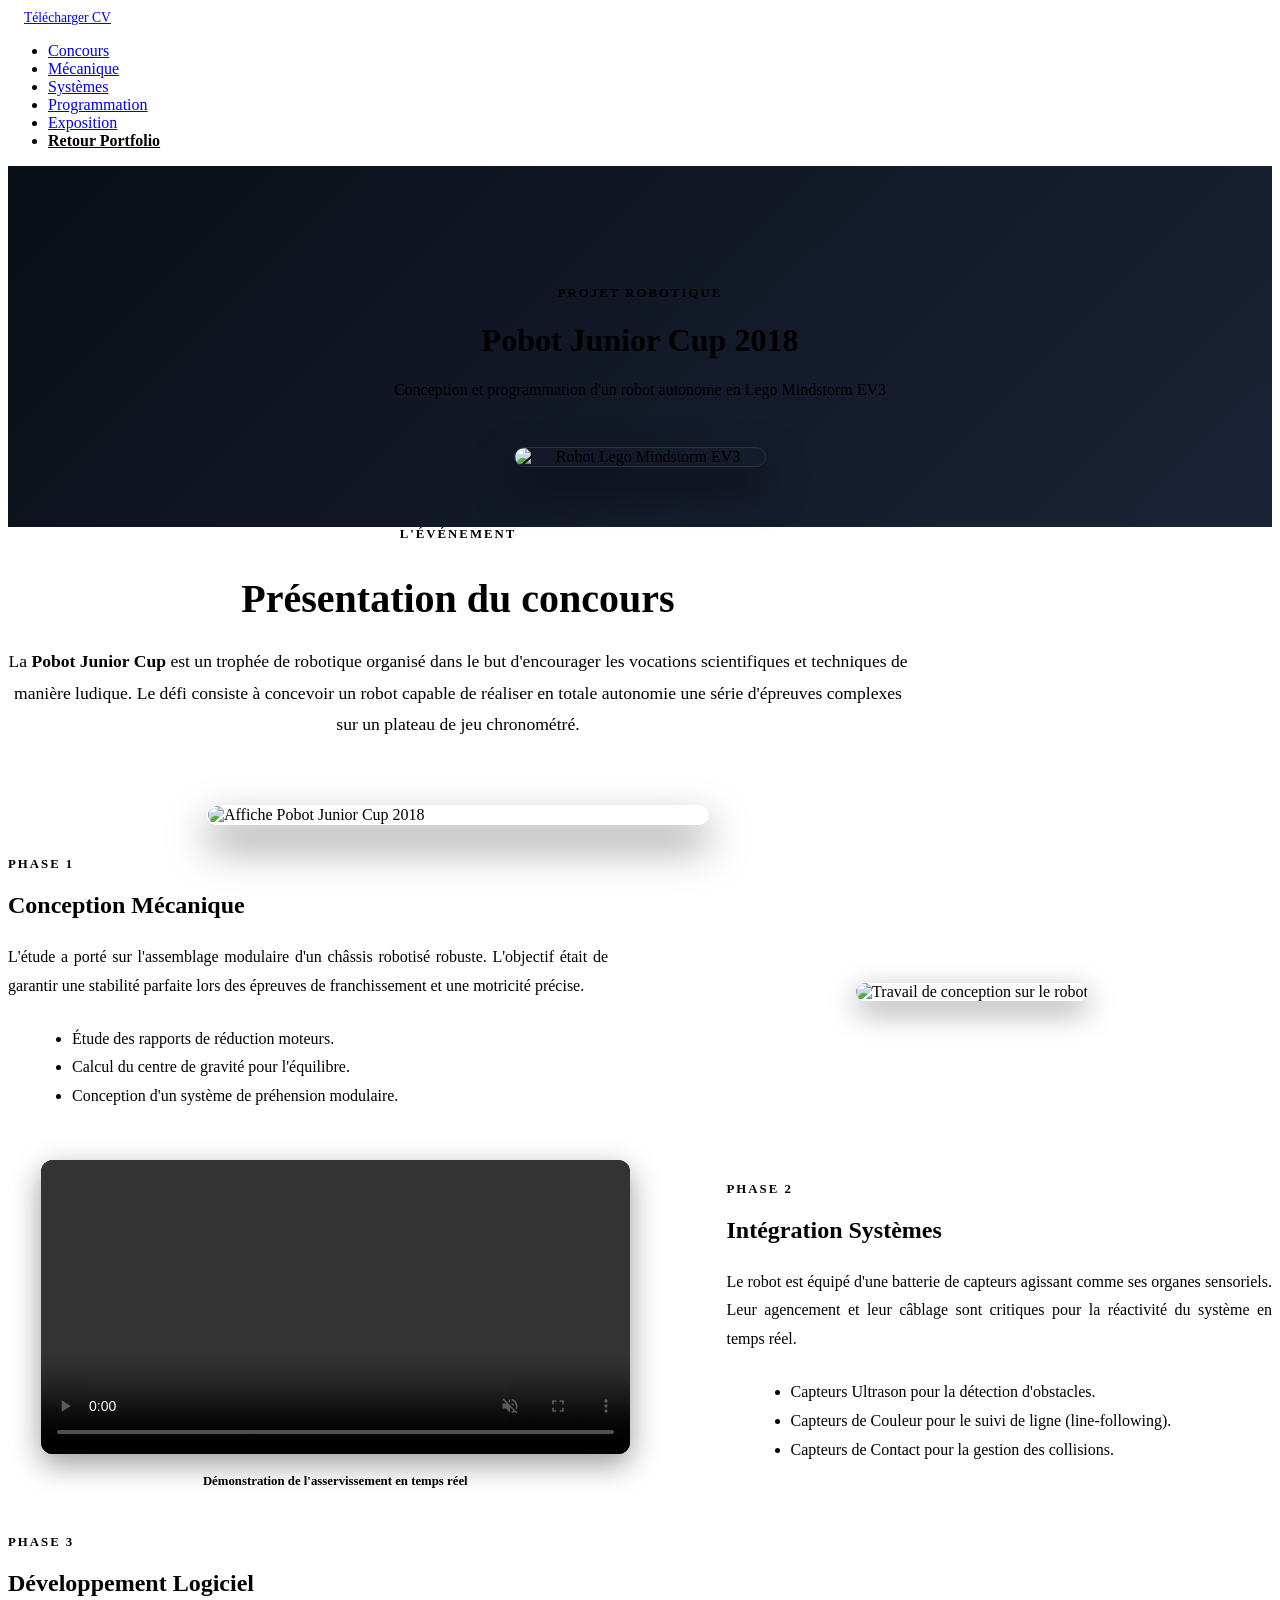
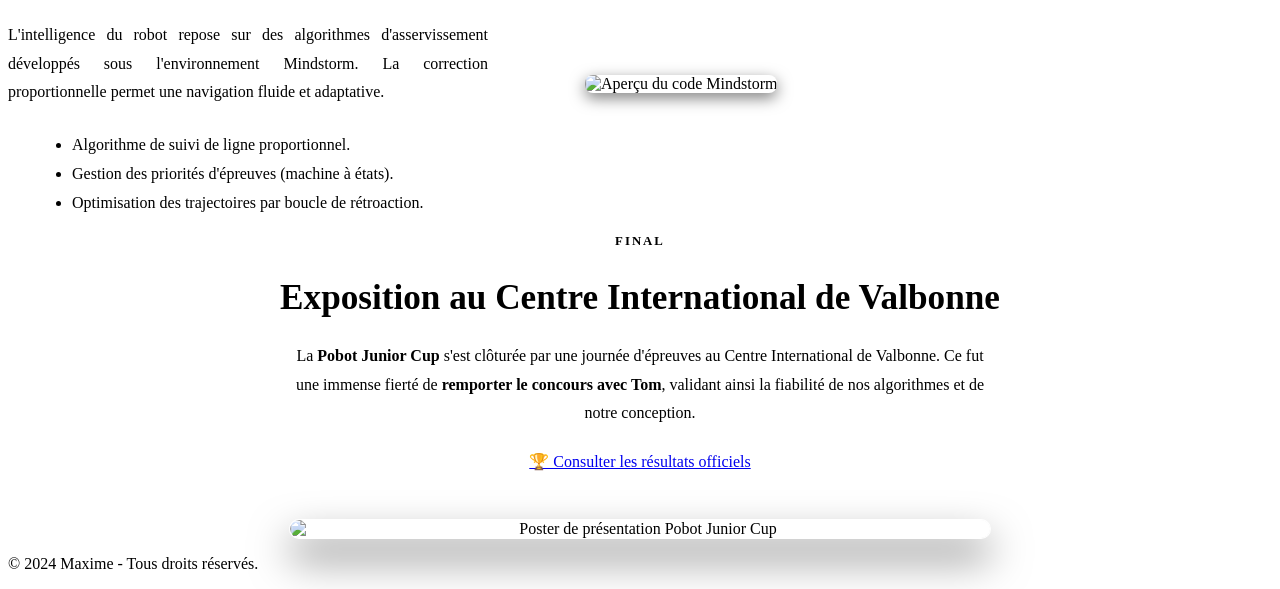
==== pobot-junior-cup.html @ 25a4e236 "Add files via upload" ====
<!DOCTYPE html>
<html lang="fr">

<head>
    <meta charset="UTF-8">
    <meta name="viewport" content="width=device-width, initial-scale=1.0">
    <title>Pobot Junior Cup 2018 - Maxime</title>
    <meta name="description" content="Projet robotique Lego Mindstorm EV3 pour le concours Pobot Junior Cup 2018.">
    <!-- Google Fonts -->
    <link
        href="https://fonts.googleapis.com/css2?family=Inter:wght@300;400;500;600&family=Outfit:wght@400;600;700;800&display=swap"
        rel="stylesheet">
    <!-- CSS -->
    <link rel="stylesheet" href="style.css">
    <style>
        .project-hero {
            padding: 120px 20px 60px;
            background: linear-gradient(135deg, #0a0e17 0%, #1a2336 100%);
            text-align: center;
        }

        .proximars-grid {
            display: grid;
            grid-template-columns: repeat(auto-fit, minmax(300px, 1fr));
            gap: 4rem;
            align-items: center;
        }

        .proximars-card {
            background: rgba(255, 255, 255, 0.03);
            border: 1px solid rgba(255, 255, 255, 0.05);
            border-radius: 16px;
            padding: 2rem;
            transition: var(--transition);
        }

        .proximars-card:hover {
            transform: translateY(-5px);
            background: rgba(255, 255, 255, 0.05);
            border-color: var(--accent-primary);
        }

        .poster-wrapper {
            margin: 2rem auto;
            border-radius: 20px;
            overflow: hidden;
            box-shadow: 0 20px 40px rgba(0, 0, 0, 0.5);
            border: 1px solid rgba(255, 255, 255, 0.1);
        }

        .poster-wrapper img {
            width: 100%;
            display: block;
        }

        .section-tag {
            color: var(--accent-primary);
            font-size: 0.8rem;
            font-weight: 700;
            text-transform: uppercase;
            letter-spacing: 2px;
            margin-bottom: 0.5rem;
            display: block;
        }
    </style>
</head>

<body>
    <!-- Navbar -->
    <nav class="navbar">
        <a href="cv maxime carballes.pdf" target="_blank" class="btn-primary-small"
            style="font-size: 0.85rem; padding: 0.5rem 1rem;">Télécharger CV</a>

        <ul class="nav-links">
            <li><a href="#presentation">Concours</a></li>
            <li><a href="#mecanique">Mécanique</a></li>
            <li><a href="#systemes">Systèmes</a></li>
            <li><a href="#programmation">Programmation</a></li>
            <li><a href="#exposition">Exposition</a></li>
            <li><a href="index.html" style="color: var(--accent-primary); font-weight: 700;">Retour Portfolio</a></li>
        </ul>

        <div class="burger">
            <div class="line1"></div>
            <div class="line2"></div>
            <div class="line3"></div>
        </div>
    </nav>

    <header class="project-hero reveal">
        <div class="container">
            <span class="section-tag">Projet Robotique</span>
            <h1 class="section-title">Pobot Junior Cup 2018</h1>
            <p class="section-subtitle">Conception et programmation d'un robot autonome en Lego Mindstorm EV3</p>

            <div class="poster-wrapper" style="max-width: 250px; margin: 3rem auto 0;">
                <img src="assets/pobot-conception.jpg" alt="Robot Lego Mindstorm EV3">
            </div>
        </div>
    </header>

    <main>
        <!-- 1. Présentation du concours -->
        <section id="presentation" class="section reveal">
            <div class="container" style="max-width: 900px;">
                <div style="text-align: center; margin-bottom: 4rem;">
                    <span class="section-tag">L'Événement</span>
                    <h2 style="font-size: 2.5rem; margin-bottom: 1.5rem;">Présentation du concours</h2>
                    <p style="color: var(--text-muted); line-height: 1.8; font-size: 1.1rem;">
                        La <strong>Pobot Junior Cup</strong> est un trophée de robotique organisé dans le but
                        d'encourager
                        les vocations scientifiques et techniques de manière ludique. Le défi consiste à concevoir un
                        robot
                        capable de réaliser en totale autonomie une série d'épreuves complexes sur un plateau de jeu
                        chronométré.
                    </p>
                </div>

                <div class="poster-wrapper" style="max-width: 500px;">
                    <img src="assets/pobot-junior-cup-2018.jpg" alt="Affiche Pobot Junior Cup 2018">
                </div>
            </div>
        </section>

        <!-- 2. Conception Mécanique -->
        <section id="mecanique" class="section reveal bg-darker">
            <div class="container">
                <div class="proximars-grid">
                    <div>
                        <span class="section-tag">Phase 1</span>
                        <h2 style="margin-bottom: 1.5rem;">Conception Mécanique</h2>
                        <p
                            style="color: var(--text-muted); line-height: 1.8; margin-bottom: 1.5rem; text-align: justify;">
                            L'étude a porté sur l'assemblage modulaire d'un châssis robotisé robuste. L'objectif était
                            de garantir une stabilité parfaite lors des épreuves de franchissement et une motricité
                            précise.
                        </p>
                        <ul style="color: var(--text-muted); margin-left: 1.5rem; line-height: 1.8;">
                            <li>Étude des rapports de réduction moteurs.</li>
                            <li>Calcul du centre de gravité pour l'équilibre.</li>
                            <li>Conception d'un système de préhension modulaire.</li>
                        </ul>
                    </div>
                    <div class="proximars-card" style="text-align: center;">
                        <img src="assets/mindstorms.jpg" alt="Travail de conception sur le robot"
                            style="max-width: 100%; border-radius: 12px; box-shadow: 0 10px 30px rgba(0,0,0,0.4);">
                    </div>
                </div>
            </div>
        </section>

        <!-- 3. Intégration Systèmes -->
        <section id="systemes" class="section reveal">
            <div class="container">
                <div class="proximars-grid" style="grid-template-columns: 1.2fr 1fr;">
                    <div class="proximars-card" style="text-align: center;">
                        <video controls muted preload="metadata" playsinline
                            style="width: 100%; border-radius: 12px; box-shadow: 0 10px 30px rgba(0,0,0,0.4); background: #000;">
                            <source src="assets/pobot.mp4" type="video/mp4">
                            Votre navigateur ne supporte pas la lecture de vidéos.
                        </video>
                        <p style="font-size: 0.8rem; color: var(--accent-primary); margin-top: 1rem; font-weight: 600;">
                            Démonstration de l'asservissement en temps réel
                        </p>
                    </div>
                    <div>
                        <span class="section-tag">Phase 2</span>
                        <h2 style="margin-bottom: 1.5rem;">Intégration Systèmes</h2>
                        <p
                            style="color: var(--text-muted); line-height: 1.8; margin-bottom: 1.5rem; text-align: justify;">
                            Le robot est équipé d'une batterie de capteurs agissant comme ses organes sensoriels. Leur
                            agencement et leur câblage sont critiques pour la réactivité du système en temps réel.
                        </p>
                        <ul style="color: var(--text-muted); margin-left: 1.5rem; line-height: 1.8;">
                            <li>Capteurs Ultrason pour la détection d'obstacles.</li>
                            <li>Capteurs de Couleur pour le suivi de ligne (line-following).</li>
                            <li>Capteurs de Contact pour la gestion des collisions.</li>
                        </ul>
                    </div>
                </div>
            </div>
        </section>

        <!-- 4. Programmation -->
        <section id="programmation" class="section reveal bg-darker">
            <div class="container">
                <div class="proximars-grid" style="grid-template-columns: 1fr 1.5fr;">
                    <div>
                        <span class="section-tag">Phase 3</span>
                        <h2 style="margin-bottom: 1.5rem;">Développement Logiciel</h2>
                        <p
                            style="color: var(--text-muted); line-height: 1.8; margin-bottom: 1.5rem; text-align: justify;">
                            L'intelligence du robot repose sur des algorithmes d'asservissement développés sous
                            l'environnement Mindstorm. La correction proportionnelle permet une navigation fluide et
                            adaptative.
                        </p>
                        <ul style="color: var(--text-muted); margin-left: 1.5rem; line-height: 1.8;">
                            <li>Algorithme de suivi de ligne proportionnel.</li>
                            <li>Gestion des priorités d'épreuves (machine à états).</li>
                            <li>Optimisation des trajectoires par boucle de rétroaction.</li>
                        </ul>
                    </div>
                    <div class="proximars-card">
                        <img src="assets/mindstorm-code-v2.jpg" alt="Aperçu du code Mindstorm"
                            style="width: 100%; border-radius: 8px; box-shadow: 0 5px 15px rgba(0,0,0,0.5);">
                    </div>
                </div>
            </div>
        </section>

        <!-- 5. Exposition Finale -->
        <section id="exposition" class="section reveal" style="text-align: center;">
            <div class="container">
                <span class="section-tag">Final</span>
                <h2 style="font-size: 2.2rem; margin-bottom: 1.5rem;">Exposition au Centre International de Valbonne
                </h2>
                <p style="color: var(--text-muted); max-width: 700px; margin: 0 auto 1.5rem; line-height: 1.8;">
                    La <strong>Pobot Junior Cup</strong> s'est clôturée par une journée d'épreuves au Centre
                    International de Valbonne. Ce fut une immense fierté de <strong>remporter le concours avec
                        Tom</strong>, validant ainsi la fiabilité de nos algorithmes et de notre conception.
                </p>
                <div style="margin-bottom: 3rem;">
                    <a href="https://pobot.org/Les-resultats-1359.html" target="_blank" class="btn-primary-small"
                        style="display: inline-flex; align-items: center; gap: 0.5rem;">
                        🏆 Consulter les résultats officiels
                    </a>
                </div>
                <div class="poster-wrapper" style="max-width: 700px; margin: 0 auto;">
                    <img src="assets/poster-pobot.jpg" alt="Poster de présentation Pobot Junior Cup"
                        style="border-radius: 12px; box-shadow: 0 10px 30px rgba(0,0,0,0.3);">
                </div>
            </div>
        </section>
    </main>

    <footer>
        <p>© 2024 Maxime - Tous droits réservés.</p>
    </footer>

    <script src="script.js"></script>
    <script>
        // Reveal animation on scroll
        const observerOptions = {
            threshold: 0.1
        };

        const observer = new IntersectionObserver((entries) => {
            entries.forEach(entry => {
                if (entry.isIntersecting) {
                    entry.target.classList.add('active');
                }
            });
        }, observerOptions);

        document.querySelectorAll('.reveal').forEach(el => observer.observe(el));

        // Burger Menu logic
        const burger = document.querySelector('.burger');
        const nav = document.querySelector('.nav-links');

        if (burger) {
            burger.addEventListener('click', () => {
                nav.classList.toggle('nav-active');
                burger.classList.toggle('toggle');
            });
        }
    </script>
</body>

</html>
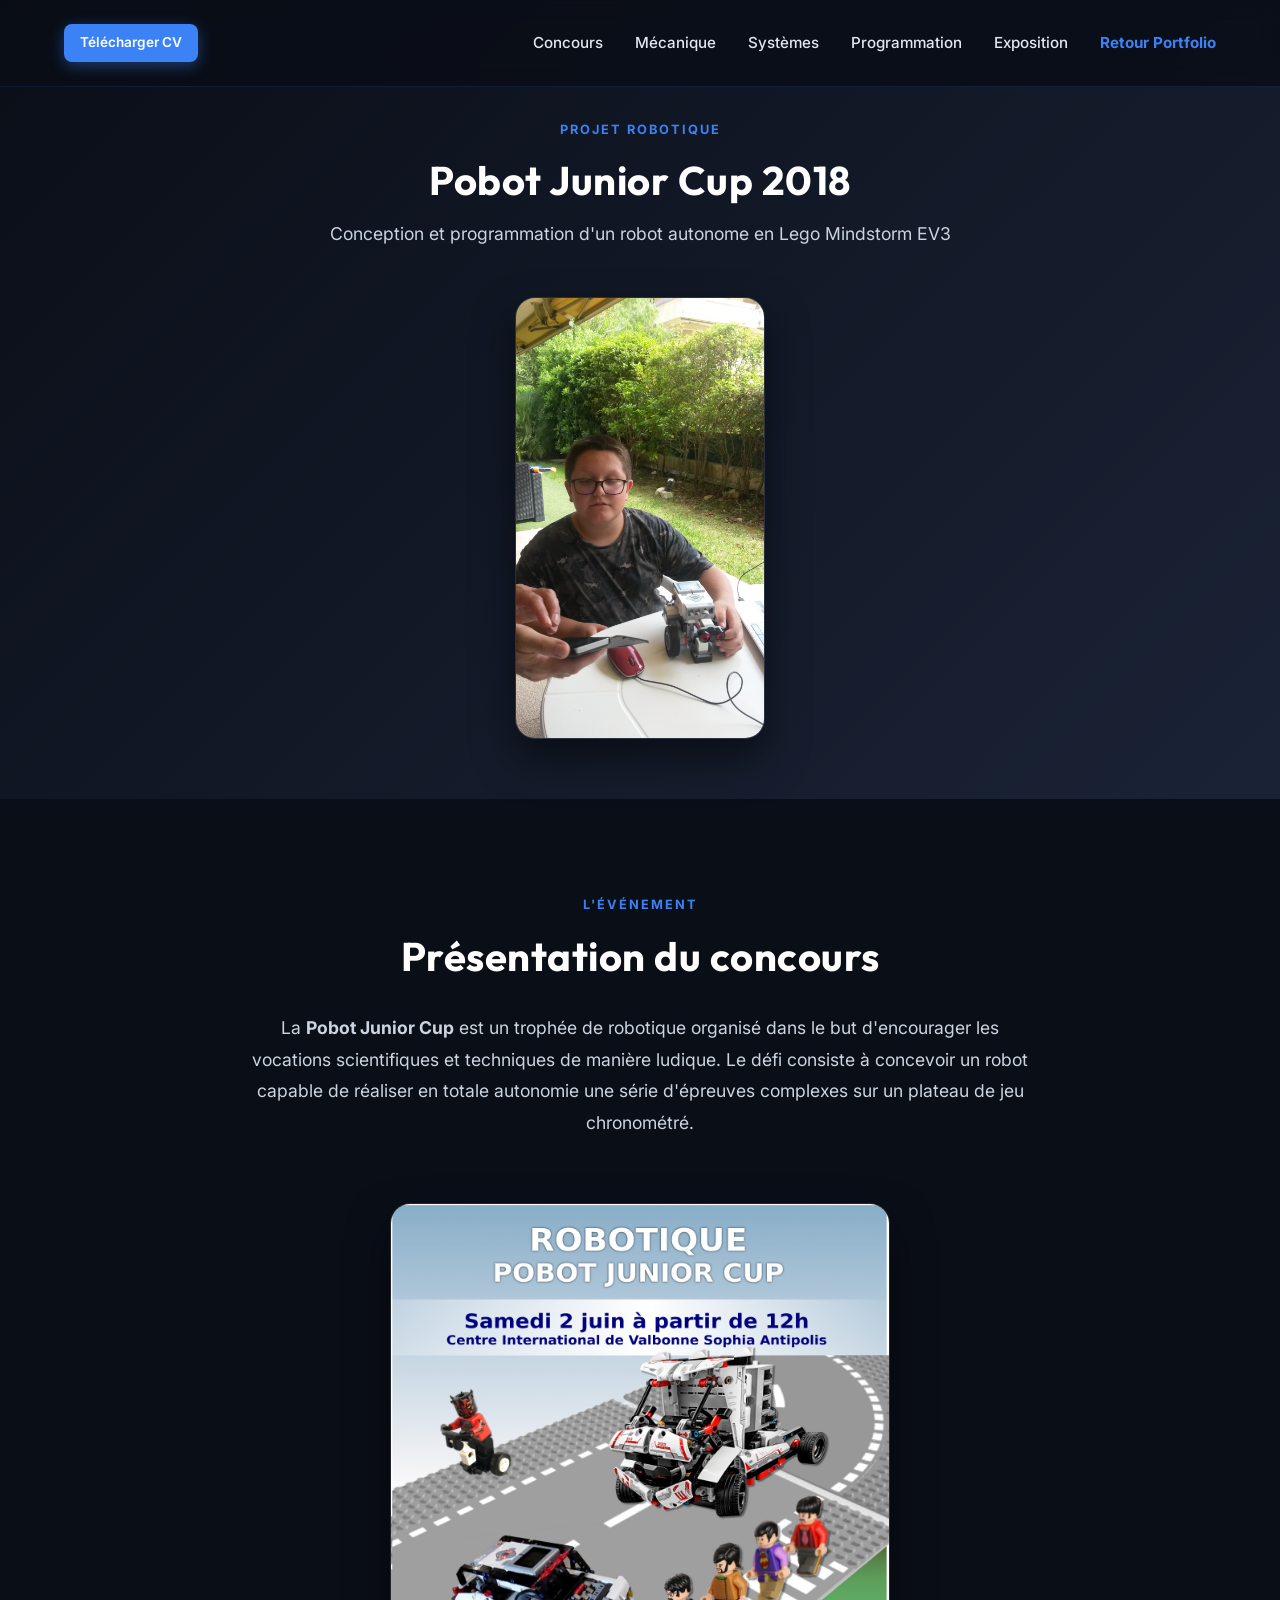
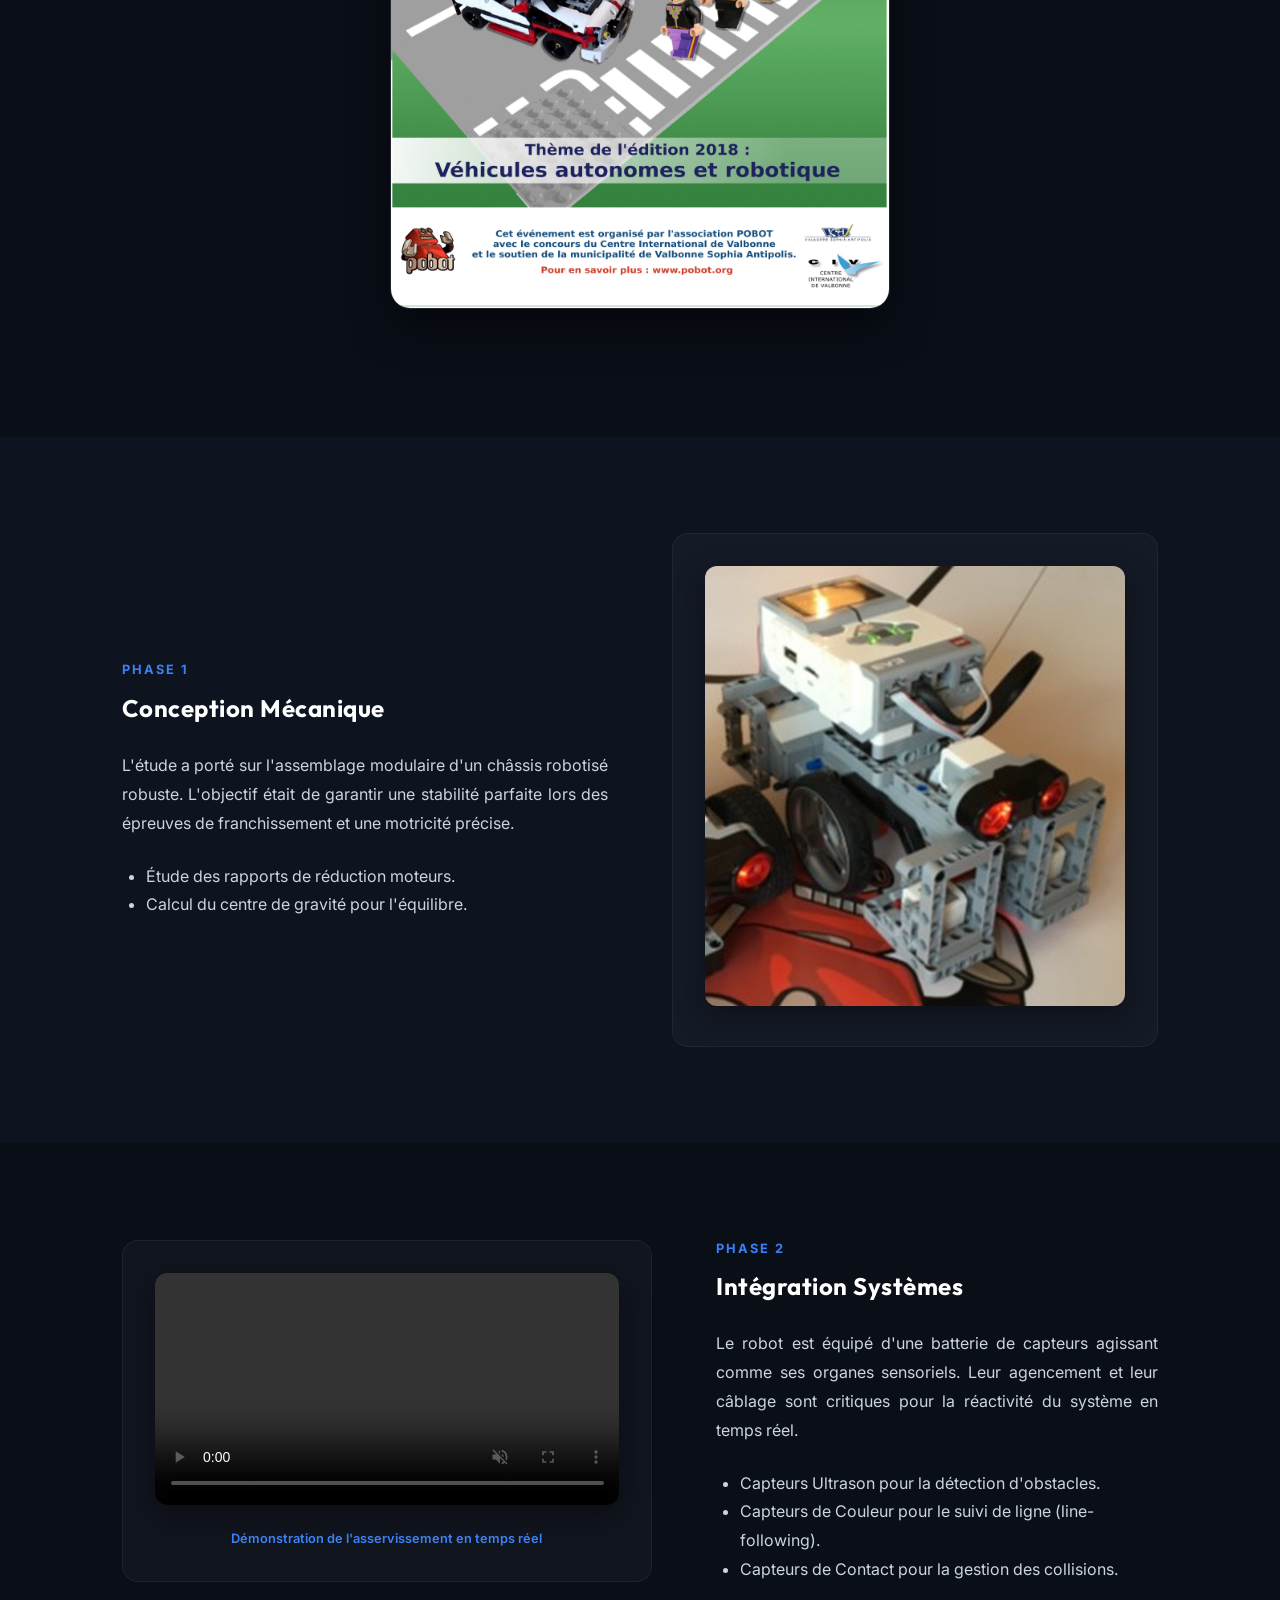
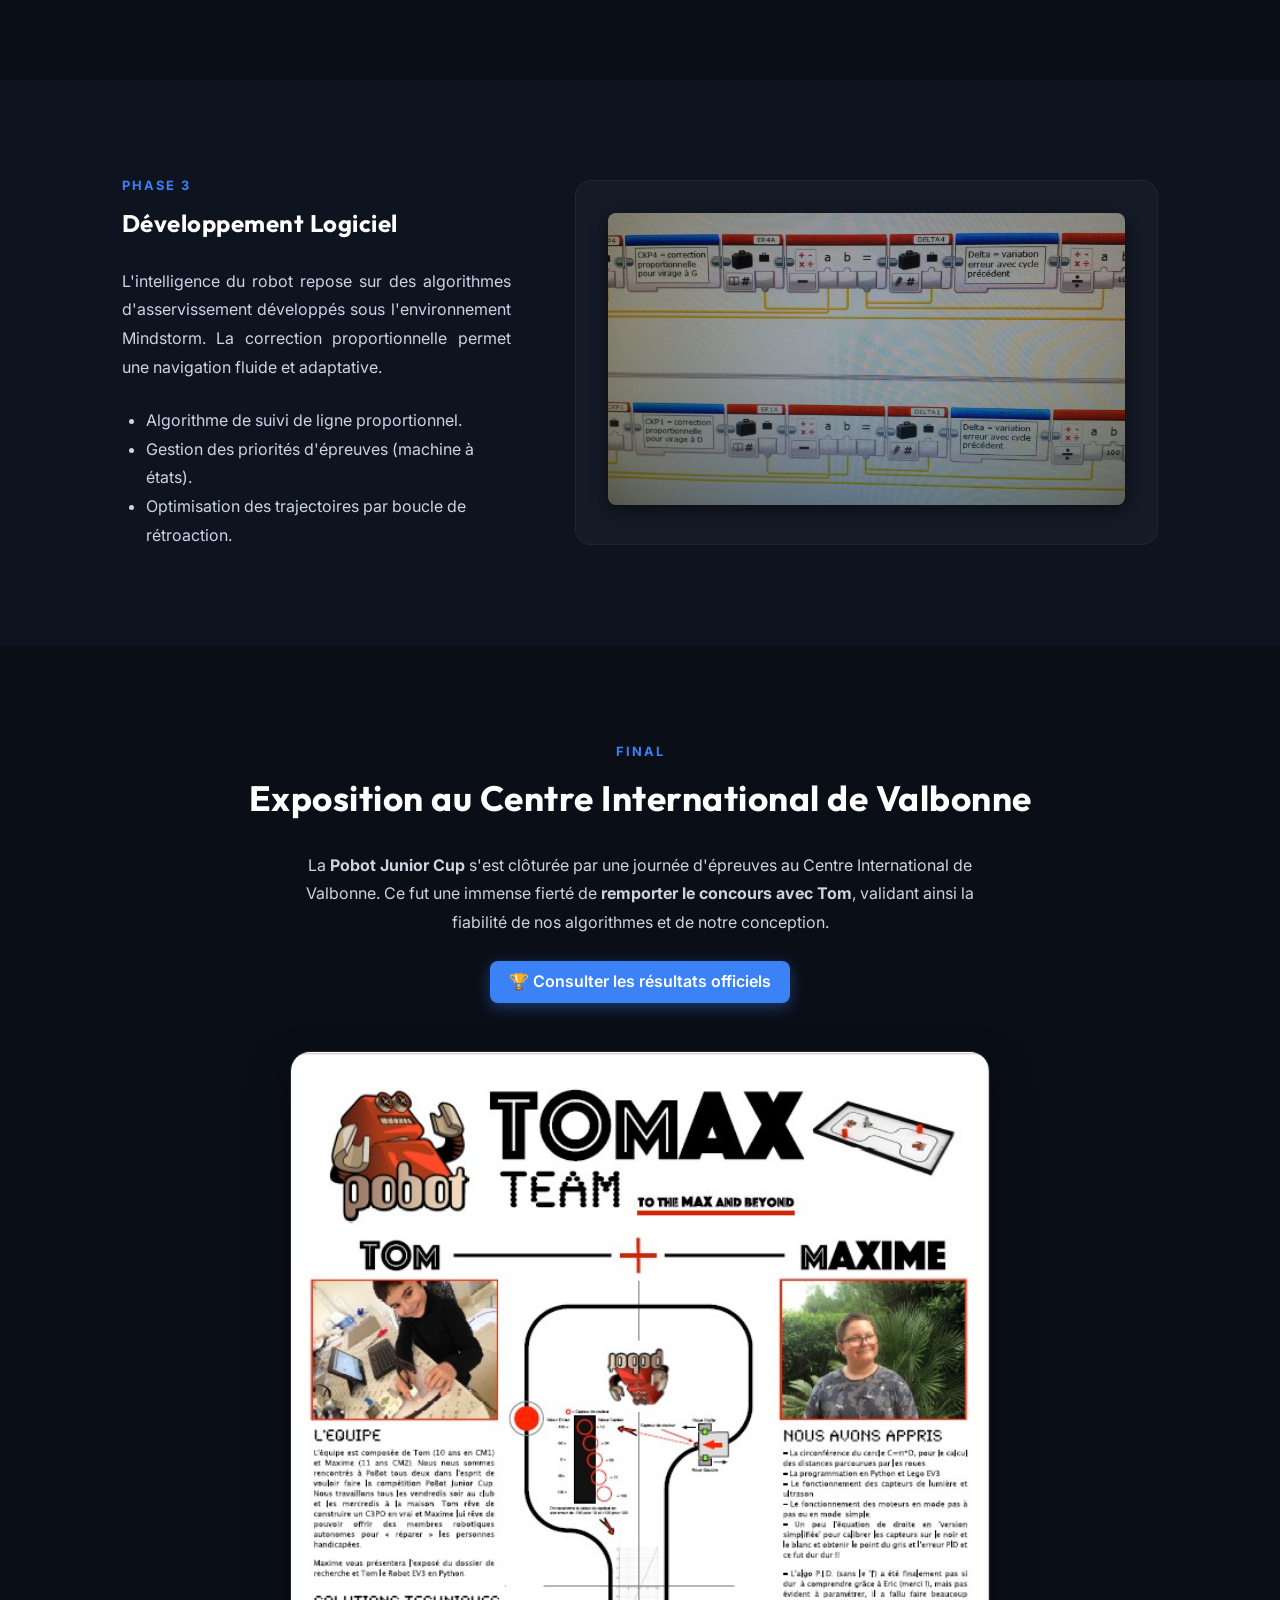
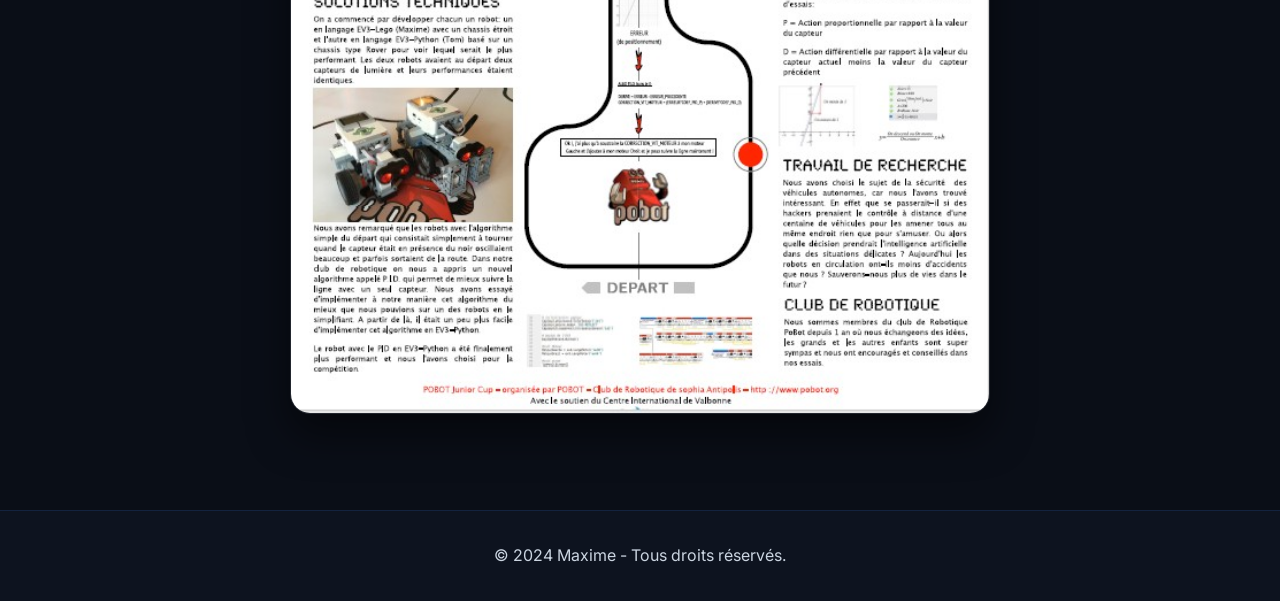
==== commit 36fb7d8d: "Add files via upload" ====
--- a/pobot-junior-cup.html
+++ b/pobot-junior-cup.html
@@ -138,7 +138,7 @@
                         <ul style="color: var(--text-muted); margin-left: 1.5rem; line-height: 1.8;">
                             <li>Étude des rapports de réduction moteurs.</li>
                             <li>Calcul du centre de gravité pour l'équilibre.</li>
-                            <li>Conception d'un système de préhension modulaire.</li>
+
                         </ul>
                     </div>
                     <div class="proximars-card" style="text-align: center;">
--- a/style.css
+++ b/style.css
@@ -0,0 +1,682 @@
+:root {
+    --bg-main: #0a0e17;
+    --bg-secondary: #0d131f;
+    --bg-card: rgba(18, 25, 41, 0.6);
+    --text-main: #e2e8f0;
+    --text-muted: #94a3b8;
+    --accent-primary: #3b82f6;
+    --accent-glow: rgba(59, 130, 246, 0.4);
+    --accent-secondary: #60a5fa;
+    --border-color: rgba(59, 130, 246, 0.15);
+    
+    --font-heading: 'Outfit', sans-serif;
+    --font-body: 'Inter', sans-serif;
+    
+    --transition: all 0.3s ease;
+}
+
+* {
+    margin: 0;
+    padding: 0;
+    box-sizing: border-box;
+}
+
+html {
+    scroll-behavior: smooth;
+}
+
+.container {
+    max-width: 1200px;
+    margin: 0 auto;
+    padding: 0 5%;
+}
+
+body {
+    background-color: var(--bg-main);
+    color: var(--text-main);
+    font-family: var(--font-body);
+    line-height: 1.6;
+    overflow-x: hidden;
+}
+
+/* Typography */
+h1, h2, h3, h4 {
+    font-family: var(--font-heading);
+    color: #ffffff;
+}
+
+.highlight {
+    color: var(--accent-primary);
+    text-shadow: 0 0 10px var(--accent-glow);
+}
+
+a {
+    text-decoration: none;
+    color: inherit;
+    transition: var(--transition);
+}
+
+/* Navbar */
+.navbar {
+    position: fixed;
+    top: 0;
+    left: 0;
+    width: 100%;
+    padding: 1.5rem 5%;
+    display: flex;
+    justify-content: space-between;
+    align-items: center;
+    background: rgba(10, 14, 23, 0.85);
+    backdrop-filter: blur(10px);
+    -webkit-backdrop-filter: blur(10px);
+    border-bottom: 1px solid var(--border-color);
+    z-index: 1000;
+}
+
+.logo {
+    font-family: var(--font-heading);
+    font-size: 1.8rem;
+    font-weight: 800;
+    color: #fff;
+    letter-spacing: 1px;
+}
+
+.nav-links {
+    list-style: none;
+    display: flex;
+    align-items: center;
+    gap: 2rem;
+}
+
+.nav-links li a {
+    font-size: 0.95rem;
+    font-weight: 500;
+}
+
+.nav-links li a:hover {
+    color: var(--accent-primary);
+}
+
+.burger {
+    display: none;
+    cursor: pointer;
+}
+
+.burger div {
+    width: 25px;
+    height: 3px;
+    background-color: #fff;
+    margin: 5px;
+    transition: var(--transition);
+}
+
+/* Buttons */
+.btn-primary, .btn-primary-small {
+    display: inline-block;
+    background: var(--accent-primary);
+    color: #fff !important;
+    padding: 0.8rem 1.8rem;
+    border-radius: 8px;
+    font-weight: 600;
+    box-shadow: 0 4px 15px var(--accent-glow);
+    border: none;
+    cursor: pointer;
+    font-family: var(--font-body);
+    font-size: 1rem;
+}
+
+.btn-primary-small {
+    padding: 0.5rem 1.2rem;
+}
+
+.btn-primary:hover, .btn-primary-small:hover {
+    background: var(--accent-secondary);
+    transform: translateY(-2px);
+    box-shadow: 0 6px 20px rgba(96, 165, 250, 0.5);
+}
+
+.btn-secondary {
+    display: inline-block;
+    background: transparent;
+    color: #fff !important;
+    padding: 0.8rem 1.8rem;
+    border-radius: 8px;
+    font-weight: 600;
+    border: 2px solid var(--accent-primary);
+    font-family: var(--font-body);
+}
+
+.btn-secondary:hover {
+    background: rgba(59, 130, 246, 0.1);
+    transform: translateY(-2px);
+}
+
+/* Hero Section */
+.hero {
+    height: 100vh;
+    display: flex;
+    align-items: center;
+    justify-content: center;
+    position: relative;
+    padding: 0 5%;
+    text-align: center;
+    background: url('assets/hero_bg.png') no-repeat center center/cover;
+}
+
+.hero-overlay {
+    position: absolute;
+    top: 0;
+    left: 0;
+    width: 100%;
+    height: 100%;
+    background: linear-gradient(135deg, rgba(10, 14, 23, 0.95) 0%, rgba(10, 14, 23, 0.8) 100%);
+    z-index: 1;
+}
+
+.hero-content {
+    position: relative;
+    z-index: 2;
+    max-width: 800px;
+}
+
+.profile-img {
+    width: 220px;
+    height: 220px;
+    border-radius: 16px;
+    object-fit: cover;
+    margin-bottom: 1.5rem;
+    border: 3px solid var(--accent-primary);
+    box-shadow: 0 0 25px rgba(59, 130, 246, 0.4);
+}
+
+.badge {
+    display: inline-block;
+    padding: 0.4rem 1rem;
+    background: rgba(59, 130, 246, 0.15);
+    color: var(--accent-secondary);
+    border: 1px solid var(--accent-primary);
+    border-radius: 50px;
+    font-size: 0.85rem;
+    font-weight: 600;
+    margin-bottom: 1.5rem;
+    text-transform: uppercase;
+    letter-spacing: 1px;
+}
+
+.hero h1 {
+    font-size: 4rem;
+    margin-bottom: 1rem;
+}
+
+.hero p {
+    font-size: 1.2rem;
+    color: var(--text-muted);
+    margin-bottom: 2rem;
+}
+
+.hero-buttons {
+    display: flex;
+    gap: 1rem;
+    justify-content: center;
+}
+
+/* Sections Common */
+.section {
+    padding: 6rem 5%;
+}
+
+.bg-darker {
+    background-color: var(--bg-secondary);
+}
+
+.section-title {
+    font-size: 2.5rem;
+    margin-bottom: 0.5rem;
+    text-align: center;
+}
+
+.section-subtitle {
+    text-align: center;
+    color: var(--text-muted);
+    margin-bottom: 3rem;
+    font-size: 1.1rem;
+}
+
+/* Grid Layouts */
+.cards-grid {
+    display: grid;
+    grid-template-columns: repeat(3, 1fr);
+    gap: 2rem;
+}
+
+.projects-grid {
+    display: grid;
+    grid-template-columns: repeat(4, 1fr);
+    gap: 2rem;
+}
+
+@media (max-width: 1100px) {
+    .projects-grid {
+        grid-template-columns: repeat(2, 1fr);
+    }
+}
+
+@media (max-width: 600px) {
+    .projects-grid {
+        grid-template-columns: 1fr;
+    }
+}
+
+/* Card Styling (Glassmorphism) */
+.card, .project-card {
+    background: var(--bg-card);
+    border: 1px solid var(--border-color);
+    border-radius: 12px;
+    padding: 2rem;
+    backdrop-filter: blur(5px);
+    transition: var(--transition);
+}
+
+.card:hover, .project-card:hover {
+    transform: translateY(-10px);
+    border-color: var(--accent-primary);
+    box-shadow: 0 10px 30px rgba(59, 130, 246, 0.1);
+}
+
+/* About Cards */
+.skill-card {
+    text-align: center;
+}
+
+.card-icon {
+    font-size: 3rem;
+    margin-bottom: 1rem;
+}
+
+.skill-card h3 {
+    margin-bottom: 1rem;
+    font-size: 1.3rem;
+}
+
+.skill-card p {
+    color: var(--text-muted);
+    font-size: 0.95rem;
+}
+
+/* Project Cards */
+.project-card {
+    padding: 0;
+    overflow: hidden;
+    display: flex;
+    flex-direction: column;
+}
+
+.img-wrapper {
+    height: 220px;
+    width: 100%;
+    overflow: hidden;
+    position: relative;
+    background-color: #1a2336;
+}
+
+.img-wrapper img {
+    width: 100%;
+    height: 100%;
+    object-fit: cover;
+    transition: transform 0.5s ease;
+}
+
+.project-card:hover .img-wrapper img {
+    transform: scale(1.05);
+}
+
+.project-info {
+    padding: 1.5rem;
+    display: flex;
+    flex-direction: column;
+    flex-grow: 1;
+}
+
+.project-tag {
+    font-size: 0.75rem;
+    color: var(--accent-secondary);
+    text-transform: uppercase;
+    font-weight: 700;
+    margin-bottom: 0.5rem;
+    letter-spacing: 1px;
+}
+
+.project-info h3 {
+    margin-bottom: 1rem;
+    font-size: 1.4rem;
+}
+
+.project-info p {
+    color: var(--text-muted);
+    font-size: 0.95rem;
+    text-align: justify;
+    margin-bottom: 1.5rem;
+    flex-grow: 1;
+}
+
+.link-forward {
+    color: var(--accent-primary);
+    font-weight: 600;
+    font-size: 0.9rem;
+    margin-top: auto;
+    display: inline-block;
+}
+
+.link-forward:hover {
+    color: var(--accent-secondary);
+    text-decoration: underline;
+}
+
+/* Skills section */
+.skills-container {
+    display: grid;
+    grid-template-columns: repeat(auto-fit, minmax(300px, 1fr));
+    gap: 4rem;
+    max-width: 1000px;
+    margin: 0 auto;
+}
+
+.skills-column h3 {
+    margin-bottom: 2rem;
+    border-bottom: 2px solid var(--border-color);
+    padding-bottom: 0.5rem;
+    display: inline-block;
+}
+
+.skill {
+    margin-bottom: 1.5rem;
+}
+
+.skill-head {
+    display: flex;
+    justify-content: space-between;
+    margin-bottom: 0.5rem;
+    font-weight: 500;
+}
+
+.progress-bar-bg {
+    width: 100%;
+    height: 8px;
+    background-color: #1a2336;
+    border-radius: 4px;
+    overflow: hidden;
+}
+
+.progress-bar-fill {
+    height: 100%;
+    background: linear-gradient(90deg, var(--accent-primary), var(--accent-secondary));
+    border-radius: 4px;
+    width: 0; /* Animated by JS */
+    transition: width 1.5s cubic-bezier(0.2, 0.8, 0.2, 1);
+}
+
+/* Contact Section */
+.contact-wrapper {
+    display: grid;
+    grid-template-columns: 1fr 2fr;
+    gap: 4rem;
+    max-width: 1000px;
+    margin: 0 auto;
+}
+
+.contact-info {
+    display: flex;
+    flex-direction: column;
+    gap: 2rem;
+}
+
+.contact-item {
+    display: flex;
+    align-items: center;
+    gap: 1.5rem;
+}
+
+.ci-icon {
+    font-size: 1.8rem;
+    background: var(--bg-card);
+    width: 60px;
+    height: 60px;
+    display: flex;
+    align-items: center;
+    justify-content: center;
+    border-radius: 12px;
+    border: 1px solid var(--border-color);
+}
+
+.ci-text h4 {
+    font-size: 1.1rem;
+    margin-bottom: 0.2rem;
+}
+
+.ci-text p, .ci-text a {
+    color: var(--text-muted);
+    font-size: 0.95rem;
+}
+
+.ci-text a:hover {
+    color: var(--accent-primary);
+}
+
+.contact-form {
+    background: var(--bg-card);
+    padding: 2.5rem;
+    border-radius: 12px;
+    border: 1px solid var(--border-color);
+}
+
+.form-row {
+    display: grid;
+    grid-template-columns: 1fr 1fr;
+    gap: 1.5rem;
+}
+
+.input-group {
+    margin-bottom: 1.5rem;
+    display: flex;
+    flex-direction: column;
+}
+
+.input-group label {
+    margin-bottom: 0.5rem;
+    font-weight: 500;
+    color: var(--text-main);
+}
+
+.input-group input, .input-group textarea {
+    padding: 0.9rem 1rem;
+    background: #101522;
+    border: 1px solid var(--border-color);
+    border-radius: 6px;
+    color: #fff;
+    font-family: var(--font-body);
+    font-size: 1rem;
+    transition: var(--transition);
+}
+
+.input-group input:focus, .input-group textarea:focus {
+    outline: none;
+    border-color: var(--accent-primary);
+    box-shadow: 0 0 0 3px rgba(59, 130, 246, 0.2);
+}
+
+/* Footer */
+footer {
+    text-align: center;
+    padding: 2rem;
+    background: var(--bg-secondary);
+    border-top: 1px solid var(--border-color);
+    color: var(--text-muted);
+}
+
+/* Typography */
+h1, h2, h3, h4 {
+    font-family: var(--font-heading);
+    color: #ffffff;
+    letter-spacing: 0.5px;
+}
+
+/* Updated contrast for readability */
+:root {
+    --text-muted: #cbd5e1; /* Lighter gray for better contrast on dark bg */
+}
+
+/* Animations & Visibility Fallback */
+.reveal {
+    opacity: 1; /* Always visible by default */
+    transform: translateY(0);
+    transition: opacity 0.8s ease, transform 0.8s ease;
+}
+
+/* Optional: only apply the hidden state if we are sure JS is running and will reveal it */
+/* For now, to solve the "black page" issue, we disable initial hiding */
+/* 
+.js-enabled .reveal {
+    opacity: 0;
+    transform: translateY(30px);
+}
+*/
+
+.reveal.active {
+    /* Potential extra effects when active */
+    filter: none;
+}
+
+/* Responsive Design */
+@media (max-width: 900px) {
+    .contact-wrapper {
+        grid-template-columns: 1fr;
+    }
+    .cards-grid {
+        grid-template-columns: repeat(2, 1fr);
+    }
+}
+
+@media (max-width: 768px) {
+    .hero h1 {
+        font-size: 3rem;
+    }
+    
+    .cards-grid {
+        grid-template-columns: 1fr;
+    }
+
+    .nav-links {
+        position: fixed;
+        right: -100%;
+        top: 80px;
+        flex-direction: column;
+        background: rgba(10, 14, 23, 0.98);
+        width: 100%;
+        text-align: center;
+        transition: 0.3s;
+        box-shadow: 0 10px 20px rgba(0, 0, 0, 0.2);
+        padding: 2rem 0;
+    }
+
+    .nav-links.nav-active {
+        right: 0;
+    }
+
+    .nav-links li {
+        margin: 1.5rem 0;
+    }
+
+    .burger {
+        display: block;
+    }
+
+    .form-row {
+        grid-template-columns: 1fr;
+    }
+}
+
+/* Slider Component */
+.slider-container {
+    position: relative;
+    width: 100%;
+    height: 220px; /* Match the original img-wrapper height */
+    overflow: hidden;
+}
+
+.slider-track {
+    display: flex;
+    width: 100%;
+    height: 100%;
+    transition: transform 0.5s ease-in-out;
+}
+
+.slider-track img {
+    min-width: 100%;
+    flex-shrink: 0; /* Prevents images from shrinking */
+    height: 100%;
+    object-fit: contain;
+    background-color: #1a2336;
+}
+
+.slider {
+    position: relative;
+    height: 100%;
+}
+
+.slider-btn {
+    position: absolute;
+    top: 50%;
+    transform: translateY(-50%);
+    background: rgba(10, 14, 23, 0.85);
+    color: #fff;
+    border: 1px solid var(--accent-primary);
+    width: 40px;
+    height: 40px;
+    border-radius: 50%;
+    display: flex;
+    align-items: center;
+    justify-content: center;
+    cursor: pointer;
+    z-index: 100; /* High z-index */
+    opacity: 0.7; /* Visible by default for mobile */
+    transition: var(--transition);
+    font-size: 1.2rem;
+}
+
+.slider-container:hover .slider-btn {
+    opacity: 1;
+}
+
+.slider-btn:hover {
+    background: var(--accent-primary);
+    border-color: var(--accent-primary);
+}
+
+.prev-btn { left: 10px; }
+.next-btn { right: 10px; }
+
+.slider-dots {
+    position: absolute;
+    bottom: 10px;
+    left: 50%;
+    transform: translateX(-50%);
+    display: flex;
+    gap: 6px;
+    z-index: 10;
+}
+
+.dot {
+    width: 6px;
+    height: 6px;
+    background: rgba(255, 255, 255, 0.3);
+    border-radius: 50%;
+    cursor: pointer;
+    transition: var(--transition);
+}
+
+.dot.active {
+    background: var(--accent-primary);
+    width: 16px;
+    border-radius: 4px;
+}
+
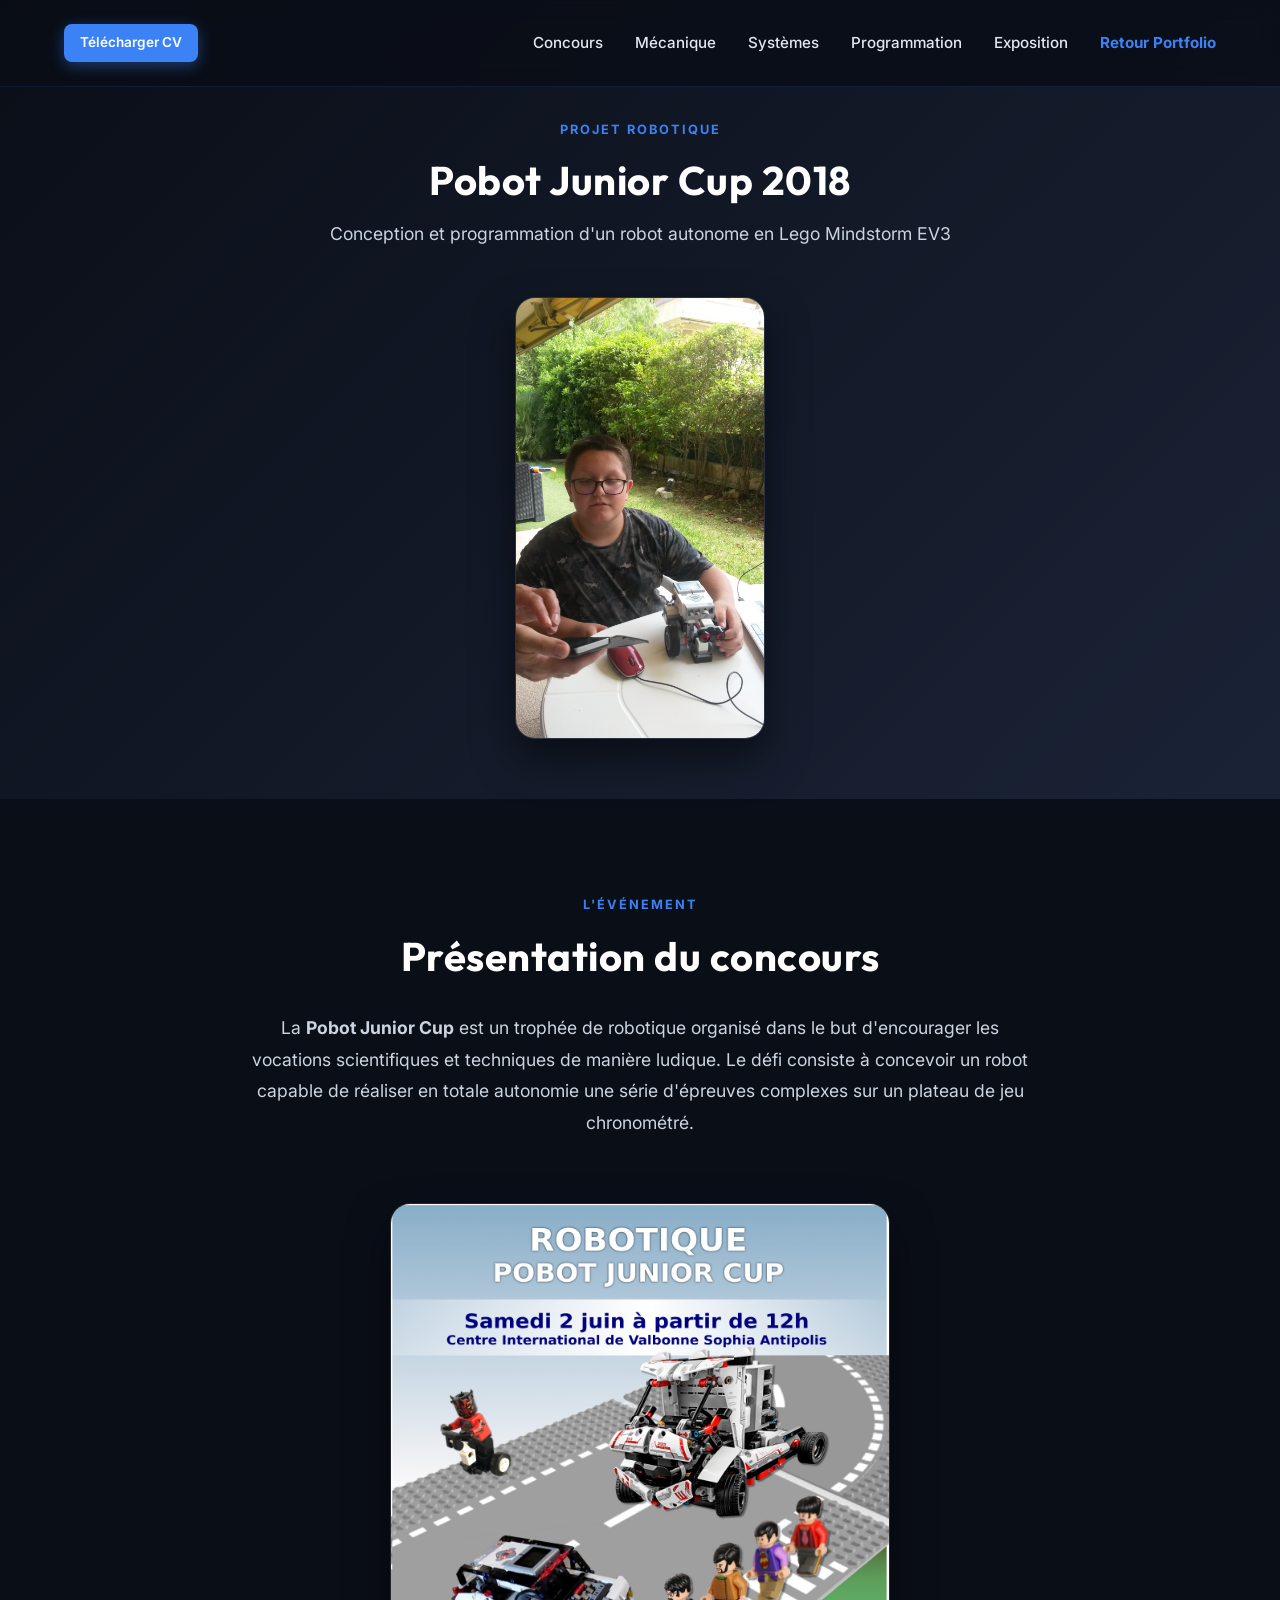
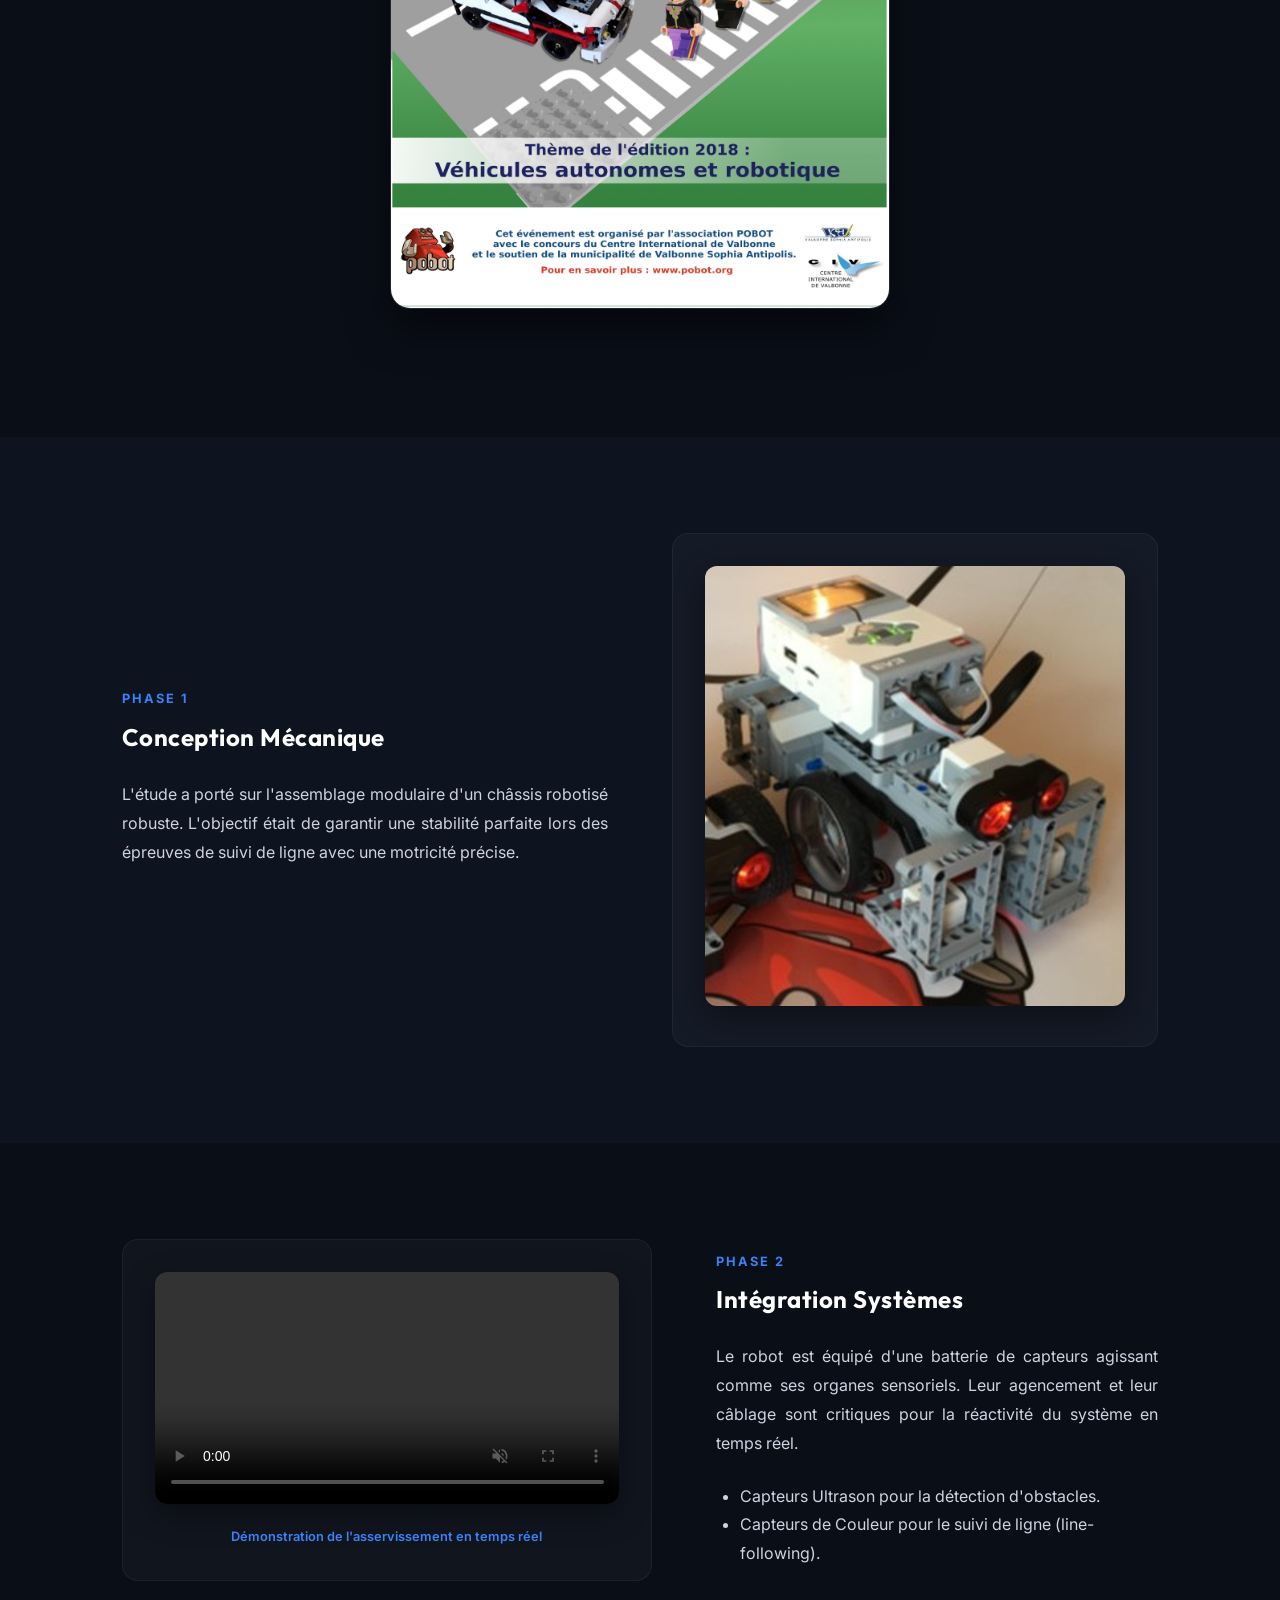
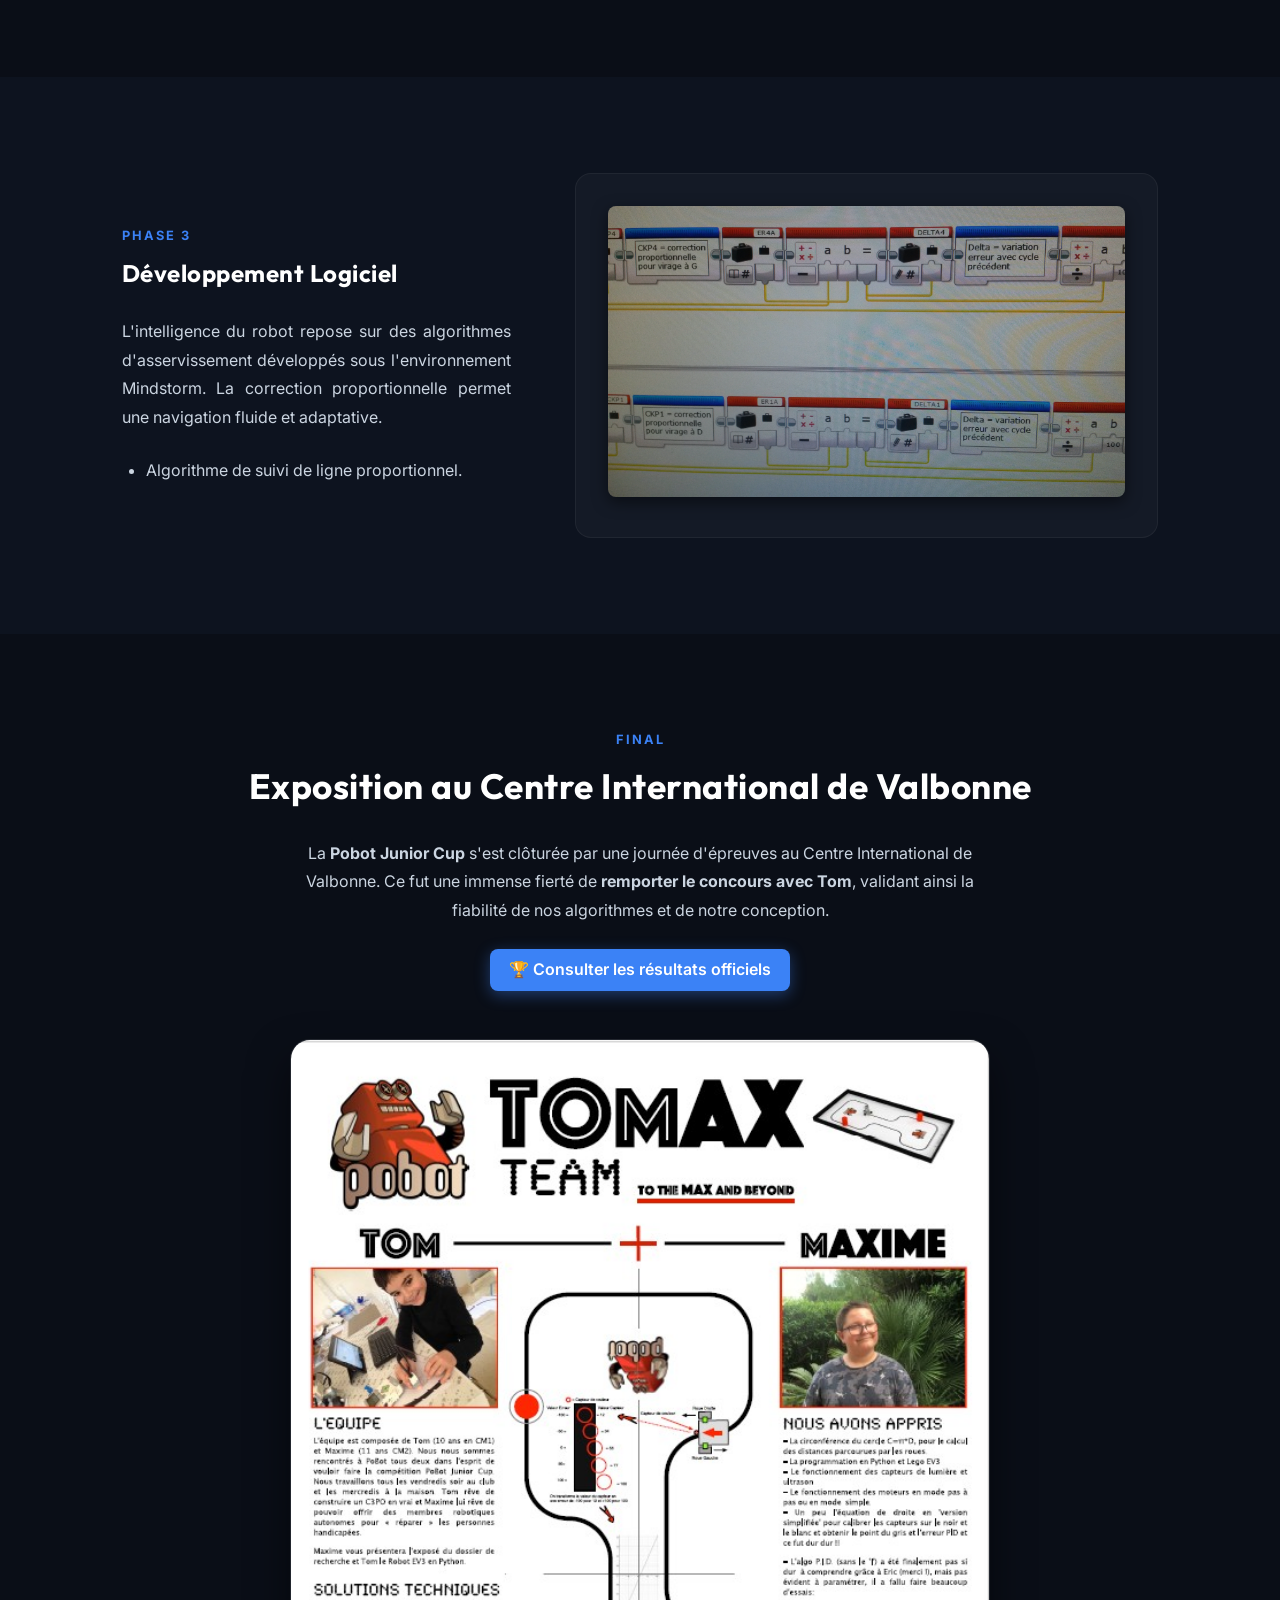
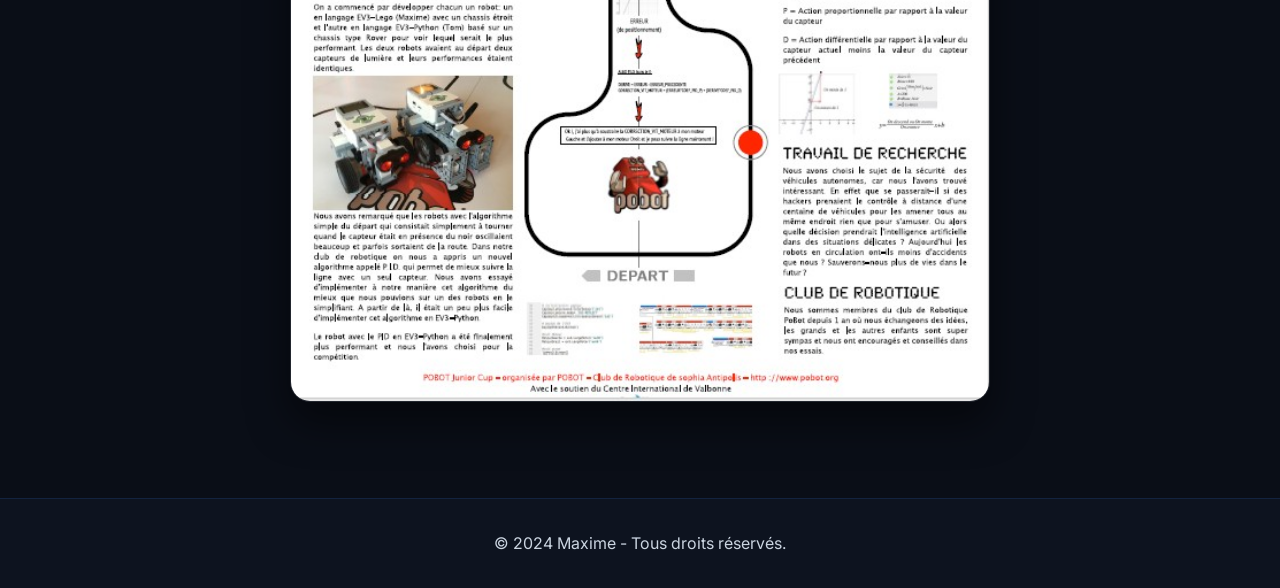
==== commit 716dbc7e: "Add files via upload" ====
--- a/pobot-junior-cup.html
+++ b/pobot-junior-cup.html
@@ -132,14 +132,10 @@
                         <p
                             style="color: var(--text-muted); line-height: 1.8; margin-bottom: 1.5rem; text-align: justify;">
                             L'étude a porté sur l'assemblage modulaire d'un châssis robotisé robuste. L'objectif était
-                            de garantir une stabilité parfaite lors des épreuves de franchissement et une motricité
+                            de garantir une stabilité parfaite lors des épreuves de suivi de ligne avec une motricité
                             précise.
                         </p>
-                        <ul style="color: var(--text-muted); margin-left: 1.5rem; line-height: 1.8;">
-                            <li>Étude des rapports de réduction moteurs.</li>
-                            <li>Calcul du centre de gravité pour l'équilibre.</li>
-
-                        </ul>
+
                     </div>
                     <div class="proximars-card" style="text-align: center;">
                         <img src="assets/mindstorms.jpg" alt="Travail de conception sur le robot"
@@ -174,7 +170,7 @@
                         <ul style="color: var(--text-muted); margin-left: 1.5rem; line-height: 1.8;">
                             <li>Capteurs Ultrason pour la détection d'obstacles.</li>
                             <li>Capteurs de Couleur pour le suivi de ligne (line-following).</li>
-                            <li>Capteurs de Contact pour la gestion des collisions.</li>
+
                         </ul>
                     </div>
                 </div>
@@ -196,8 +192,7 @@
                         </p>
                         <ul style="color: var(--text-muted); margin-left: 1.5rem; line-height: 1.8;">
                             <li>Algorithme de suivi de ligne proportionnel.</li>
-                            <li>Gestion des priorités d'épreuves (machine à états).</li>
-                            <li>Optimisation des trajectoires par boucle de rétroaction.</li>
+
                         </ul>
                     </div>
                     <div class="proximars-card">
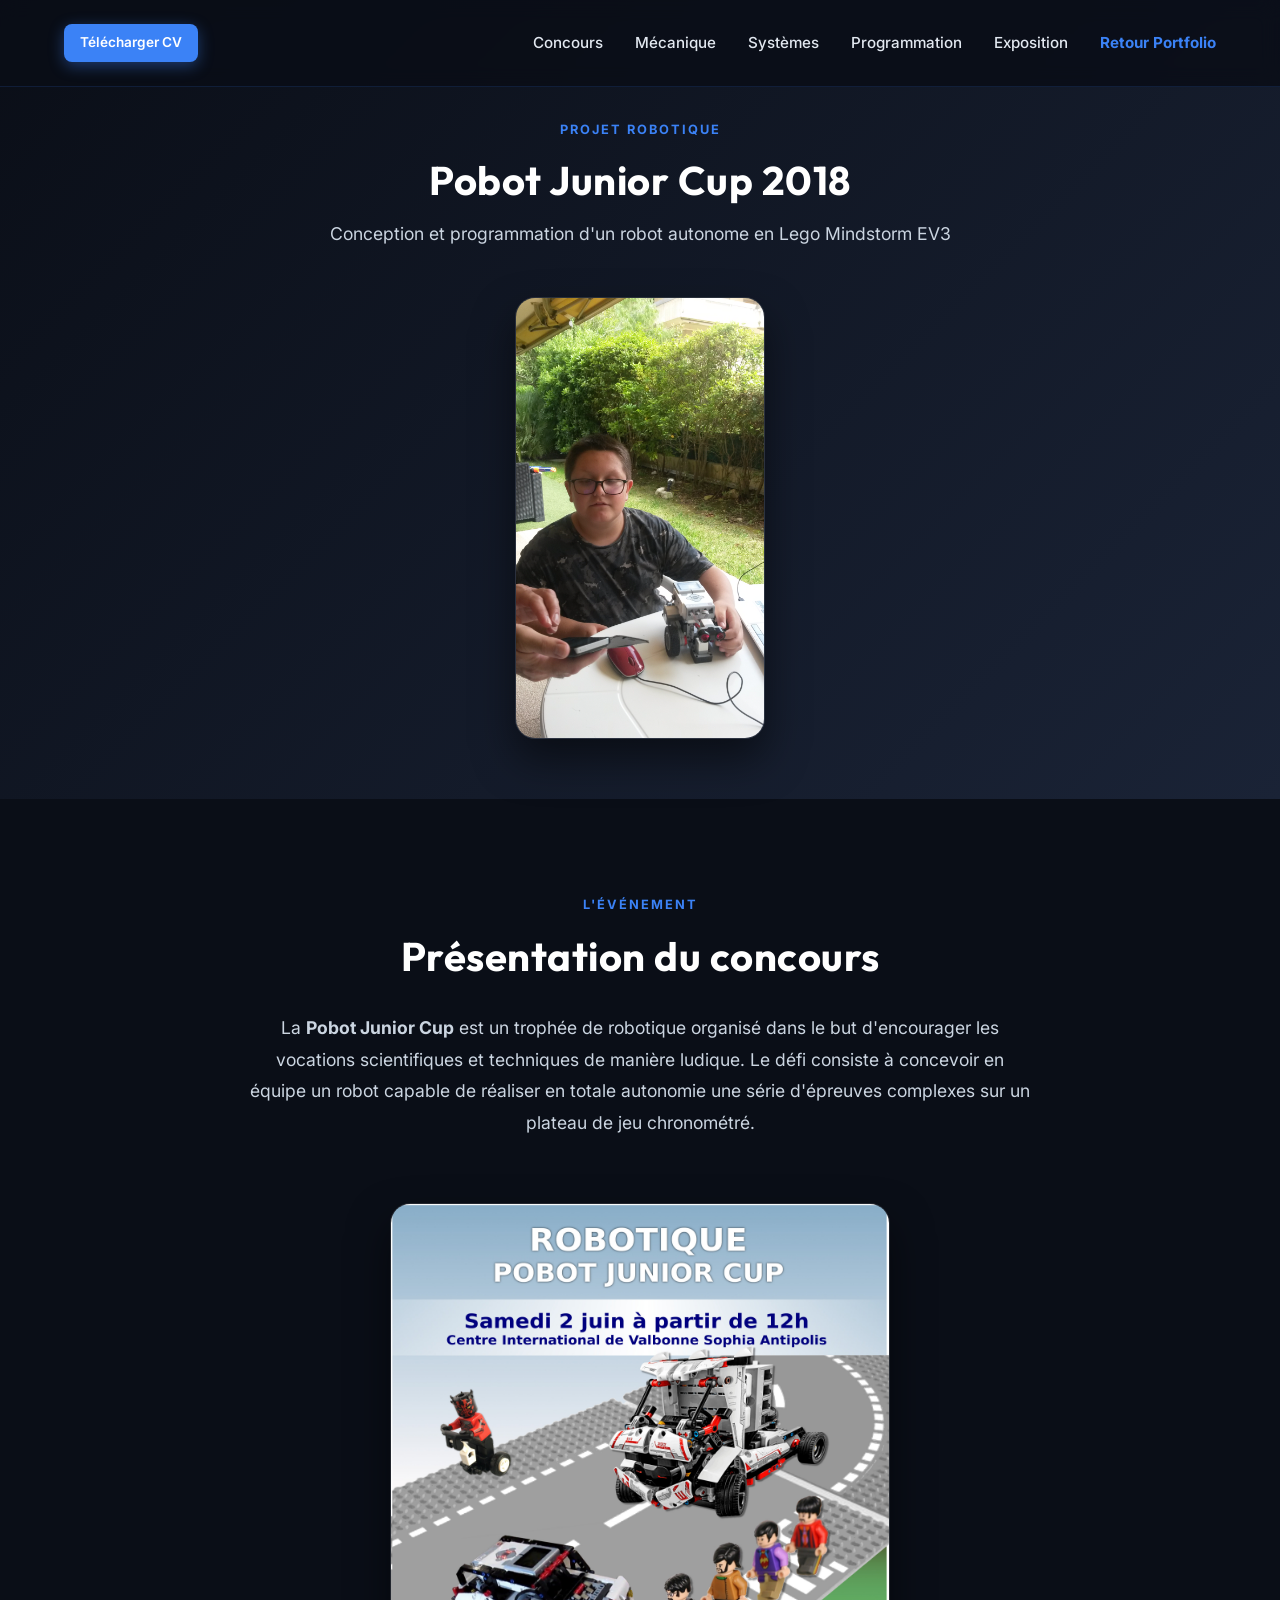
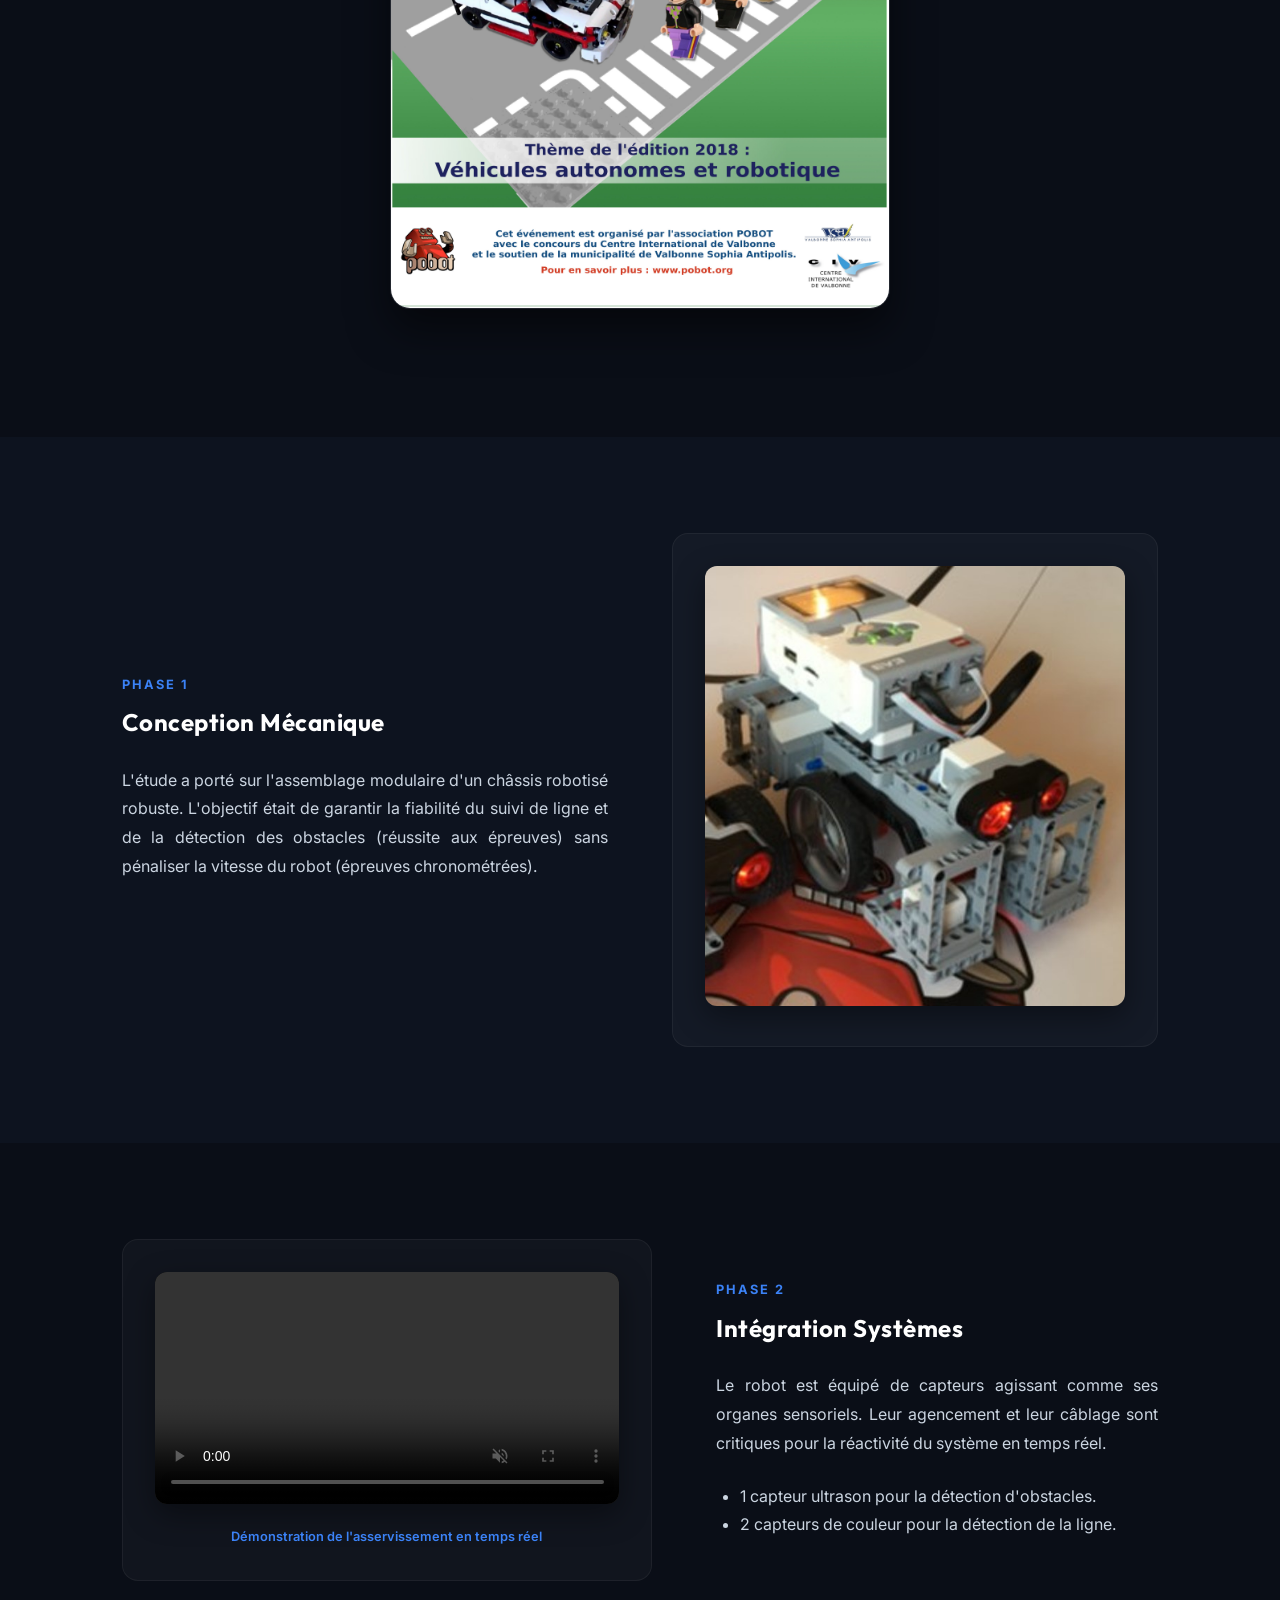
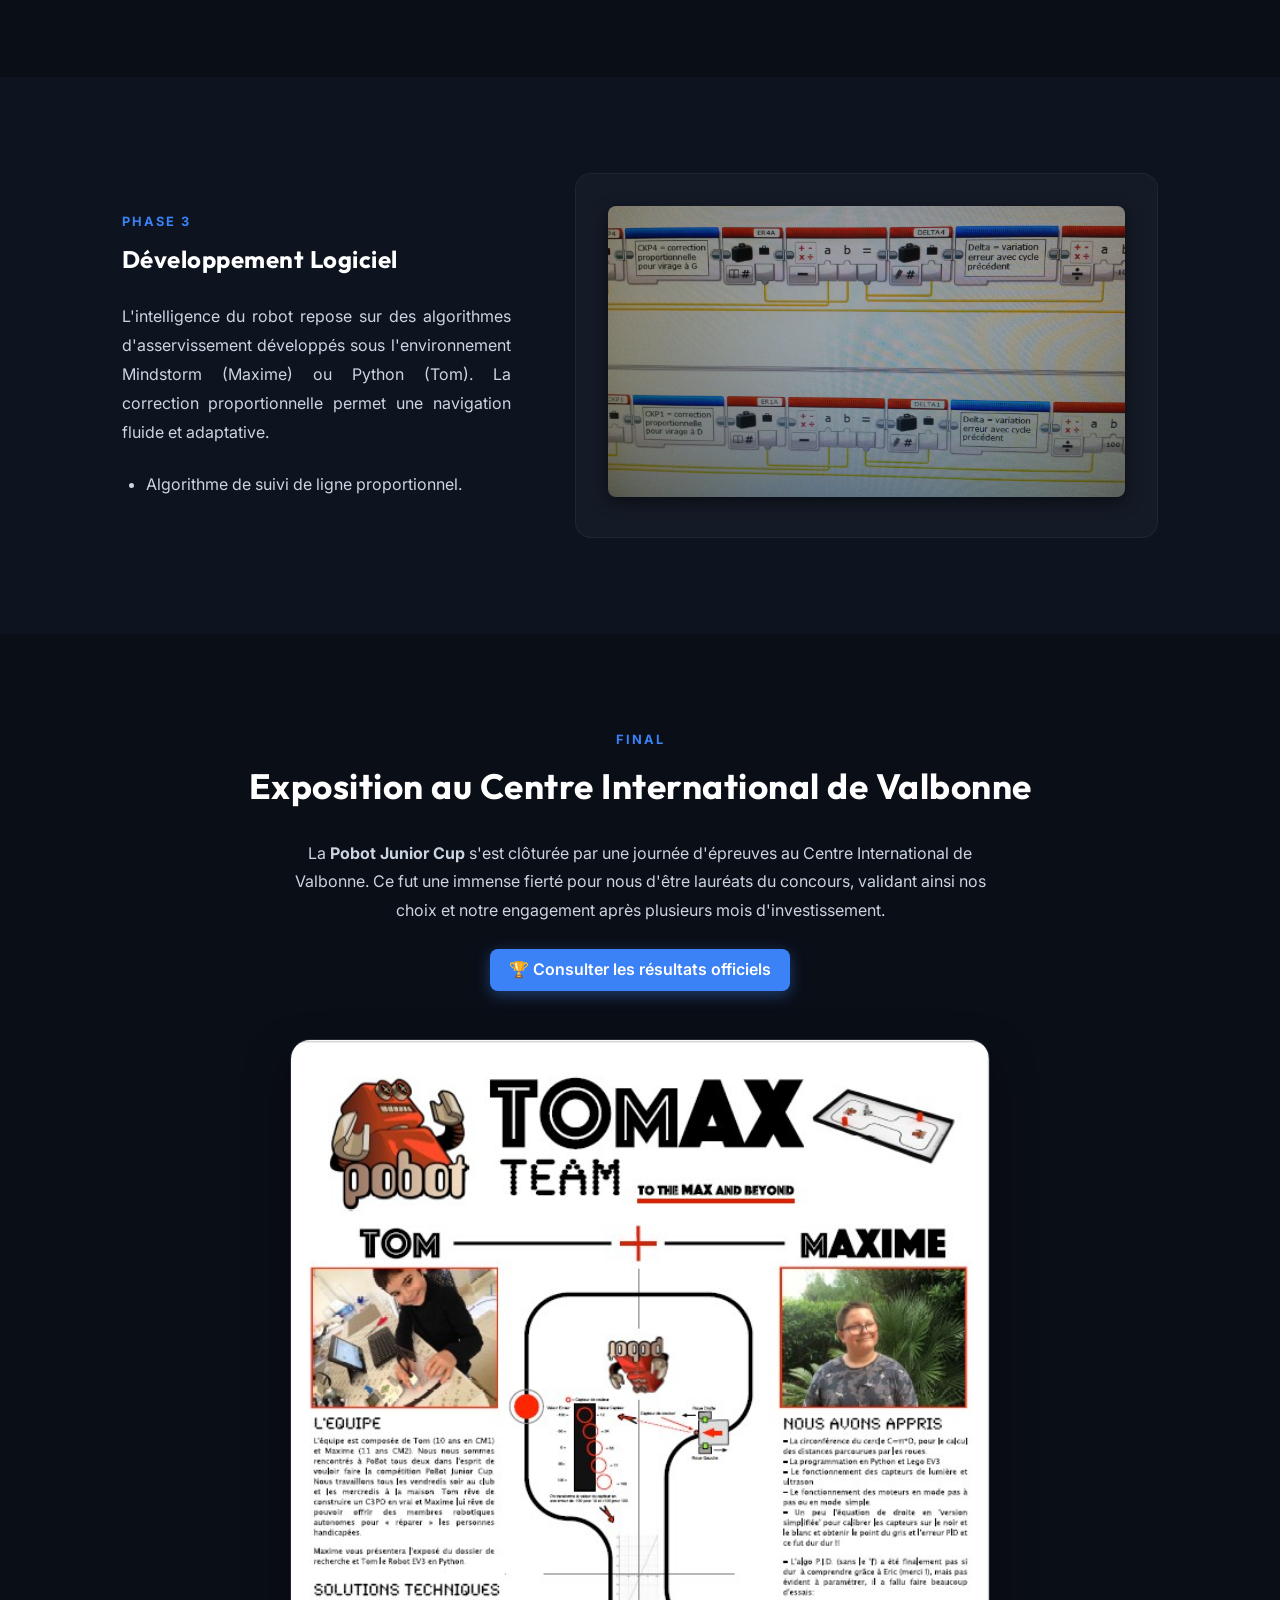
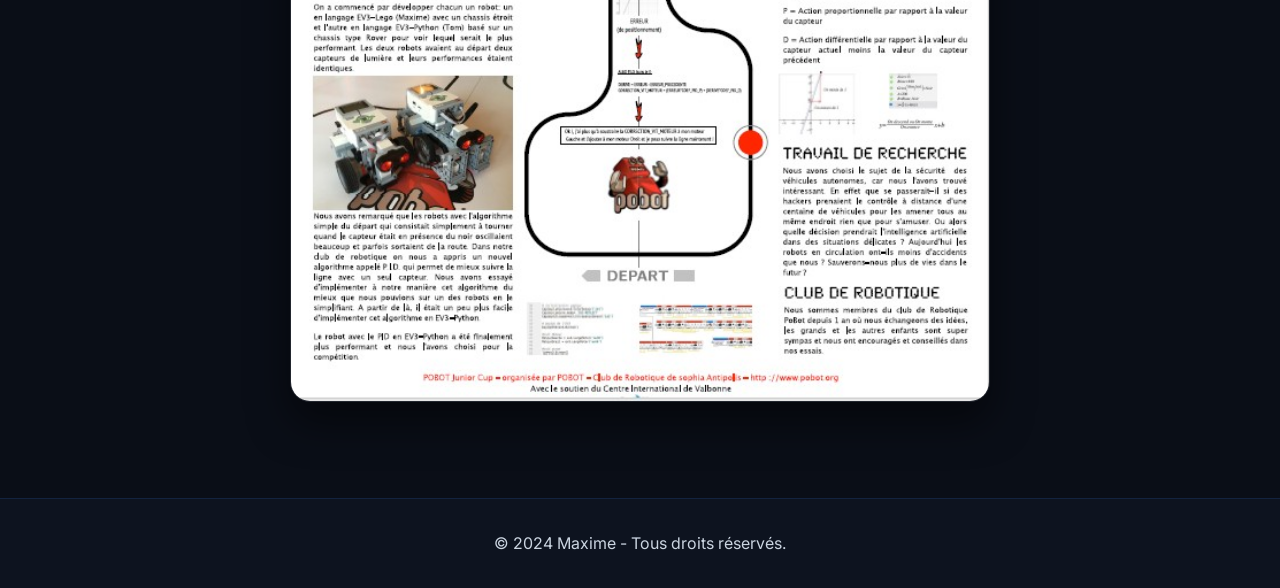
==== commit 98e528fd: "Add files via upload" ====
--- a/pobot-junior-cup.html
+++ b/pobot-junior-cup.html
@@ -109,7 +109,8 @@
                     <p style="color: var(--text-muted); line-height: 1.8; font-size: 1.1rem;">
                         La <strong>Pobot Junior Cup</strong> est un trophée de robotique organisé dans le but
                         d'encourager
-                        les vocations scientifiques et techniques de manière ludique. Le défi consiste à concevoir un
+                        les vocations scientifiques et techniques de manière ludique. Le défi consiste à concevoir en
+                        équipe un
                         robot
                         capable de réaliser en totale autonomie une série d'épreuves complexes sur un plateau de jeu
                         chronométré.
@@ -132,8 +133,9 @@
                         <p
                             style="color: var(--text-muted); line-height: 1.8; margin-bottom: 1.5rem; text-align: justify;">
                             L'étude a porté sur l'assemblage modulaire d'un châssis robotisé robuste. L'objectif était
-                            de garantir une stabilité parfaite lors des épreuves de suivi de ligne avec une motricité
-                            précise.
+                            de garantir la fiabilité du suivi de ligne et de la détection des obstacles (réussite aux
+                            épreuves) sans pénaliser la vitesse
+                            du robot (épreuves chronométrées).
                         </p>
 
                     </div>
@@ -164,12 +166,12 @@
                         <h2 style="margin-bottom: 1.5rem;">Intégration Systèmes</h2>
                         <p
                             style="color: var(--text-muted); line-height: 1.8; margin-bottom: 1.5rem; text-align: justify;">
-                            Le robot est équipé d'une batterie de capteurs agissant comme ses organes sensoriels. Leur
-                            agencement et leur câblage sont critiques pour la réactivité du système en temps réel.
+                            Le robot est équipé de capteurs agissant comme ses organes sensoriels.
+                            Leur agencement et leur câblage sont critiques pour la réactivité du système en temps réel.
                         </p>
                         <ul style="color: var(--text-muted); margin-left: 1.5rem; line-height: 1.8;">
-                            <li>Capteurs Ultrason pour la détection d'obstacles.</li>
-                            <li>Capteurs de Couleur pour le suivi de ligne (line-following).</li>
+                            <li>1 capteur ultrason pour la détection d'obstacles.</li>
+                            <li>2 capteurs de couleur pour la détection de la ligne.</li>
 
                         </ul>
                     </div>
@@ -187,7 +189,8 @@
                         <p
                             style="color: var(--text-muted); line-height: 1.8; margin-bottom: 1.5rem; text-align: justify;">
                             L'intelligence du robot repose sur des algorithmes d'asservissement développés sous
-                            l'environnement Mindstorm. La correction proportionnelle permet une navigation fluide et
+                            l'environnement Mindstorm (Maxime) ou Python (Tom). La correction proportionnelle permet une
+                            navigation fluide et
                             adaptative.
                         </p>
                         <ul style="color: var(--text-muted); margin-left: 1.5rem; line-height: 1.8;">
@@ -211,8 +214,8 @@
                 </h2>
                 <p style="color: var(--text-muted); max-width: 700px; margin: 0 auto 1.5rem; line-height: 1.8;">
                     La <strong>Pobot Junior Cup</strong> s'est clôturée par une journée d'épreuves au Centre
-                    International de Valbonne. Ce fut une immense fierté de <strong>remporter le concours avec
-                        Tom</strong>, validant ainsi la fiabilité de nos algorithmes et de notre conception.
+                    International de Valbonne. Ce fut une immense fierté pour nous d'être lauréats du concours, validant
+                    ainsi nos choix et notre engagement après plusieurs mois d'investissement.
                 </p>
                 <div style="margin-bottom: 3rem;">
                     <a href="https://pobot.org/Les-resultats-1359.html" target="_blank" class="btn-primary-small"
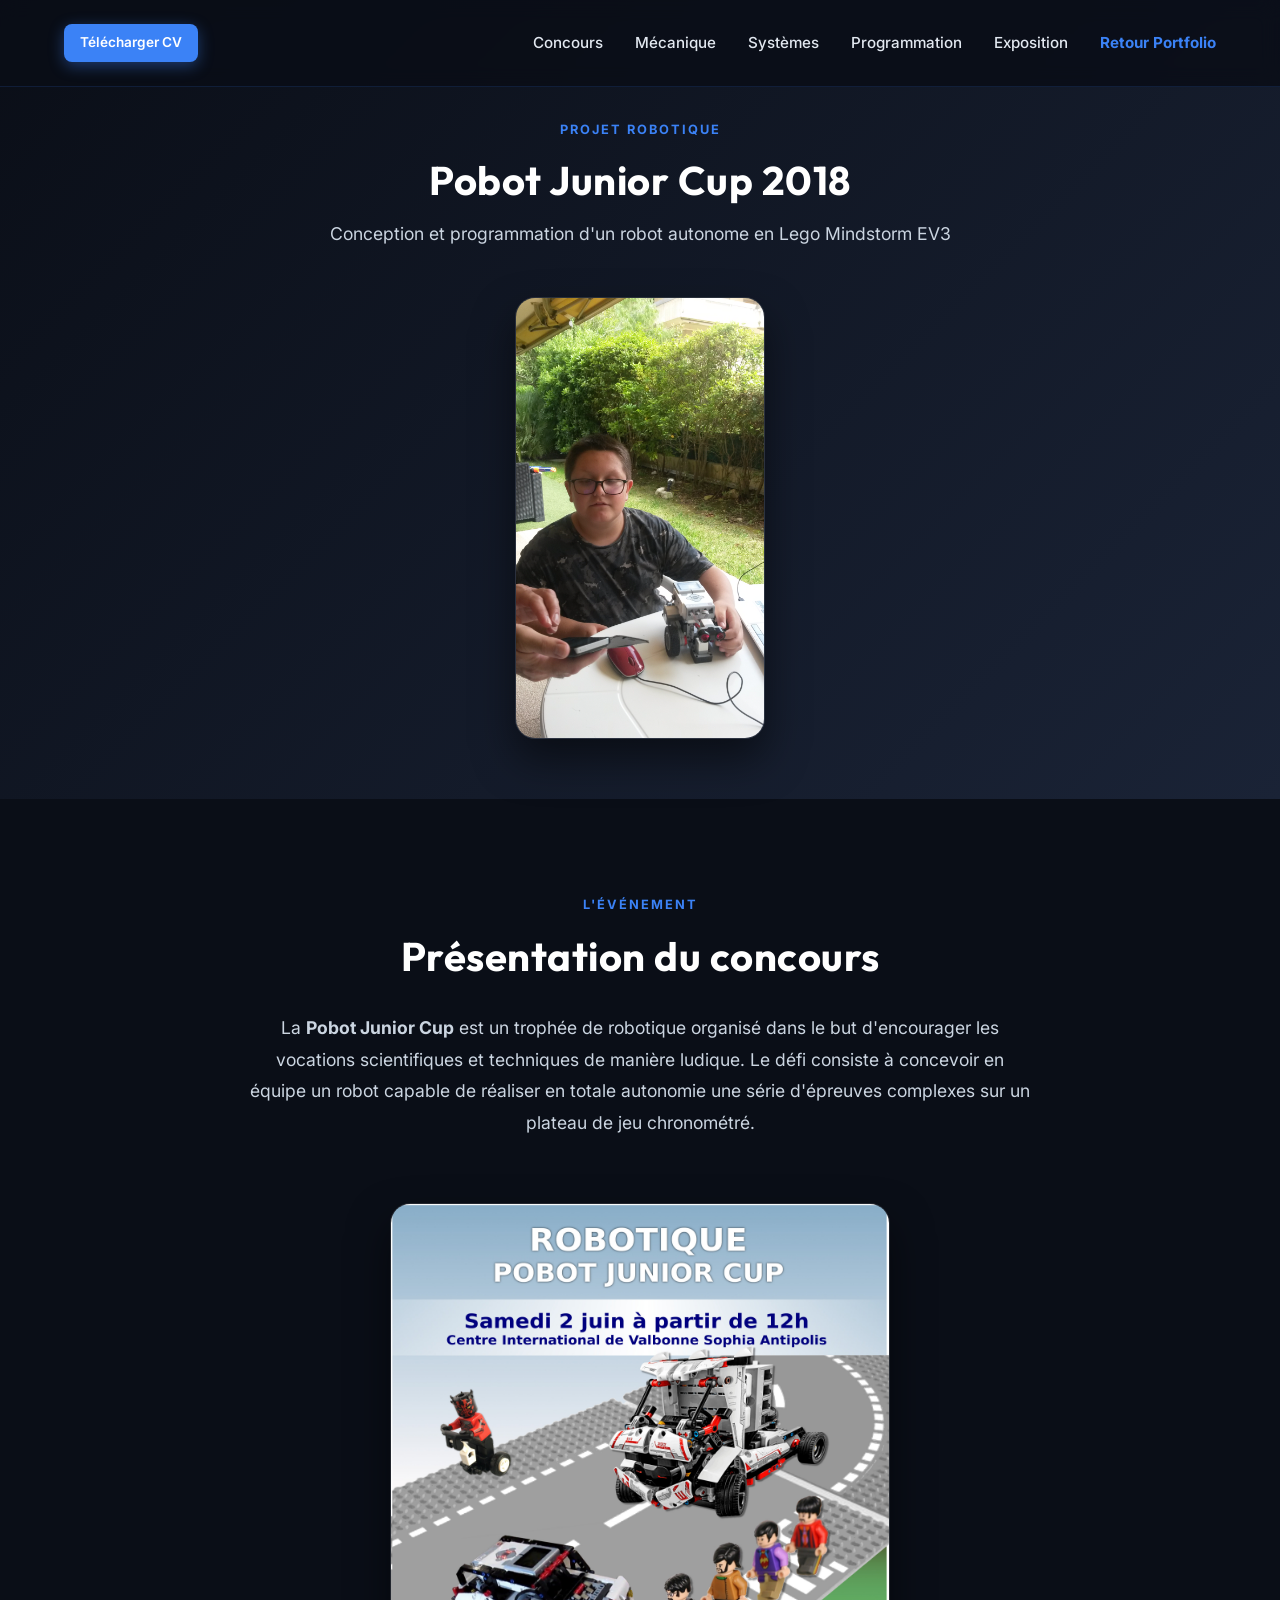
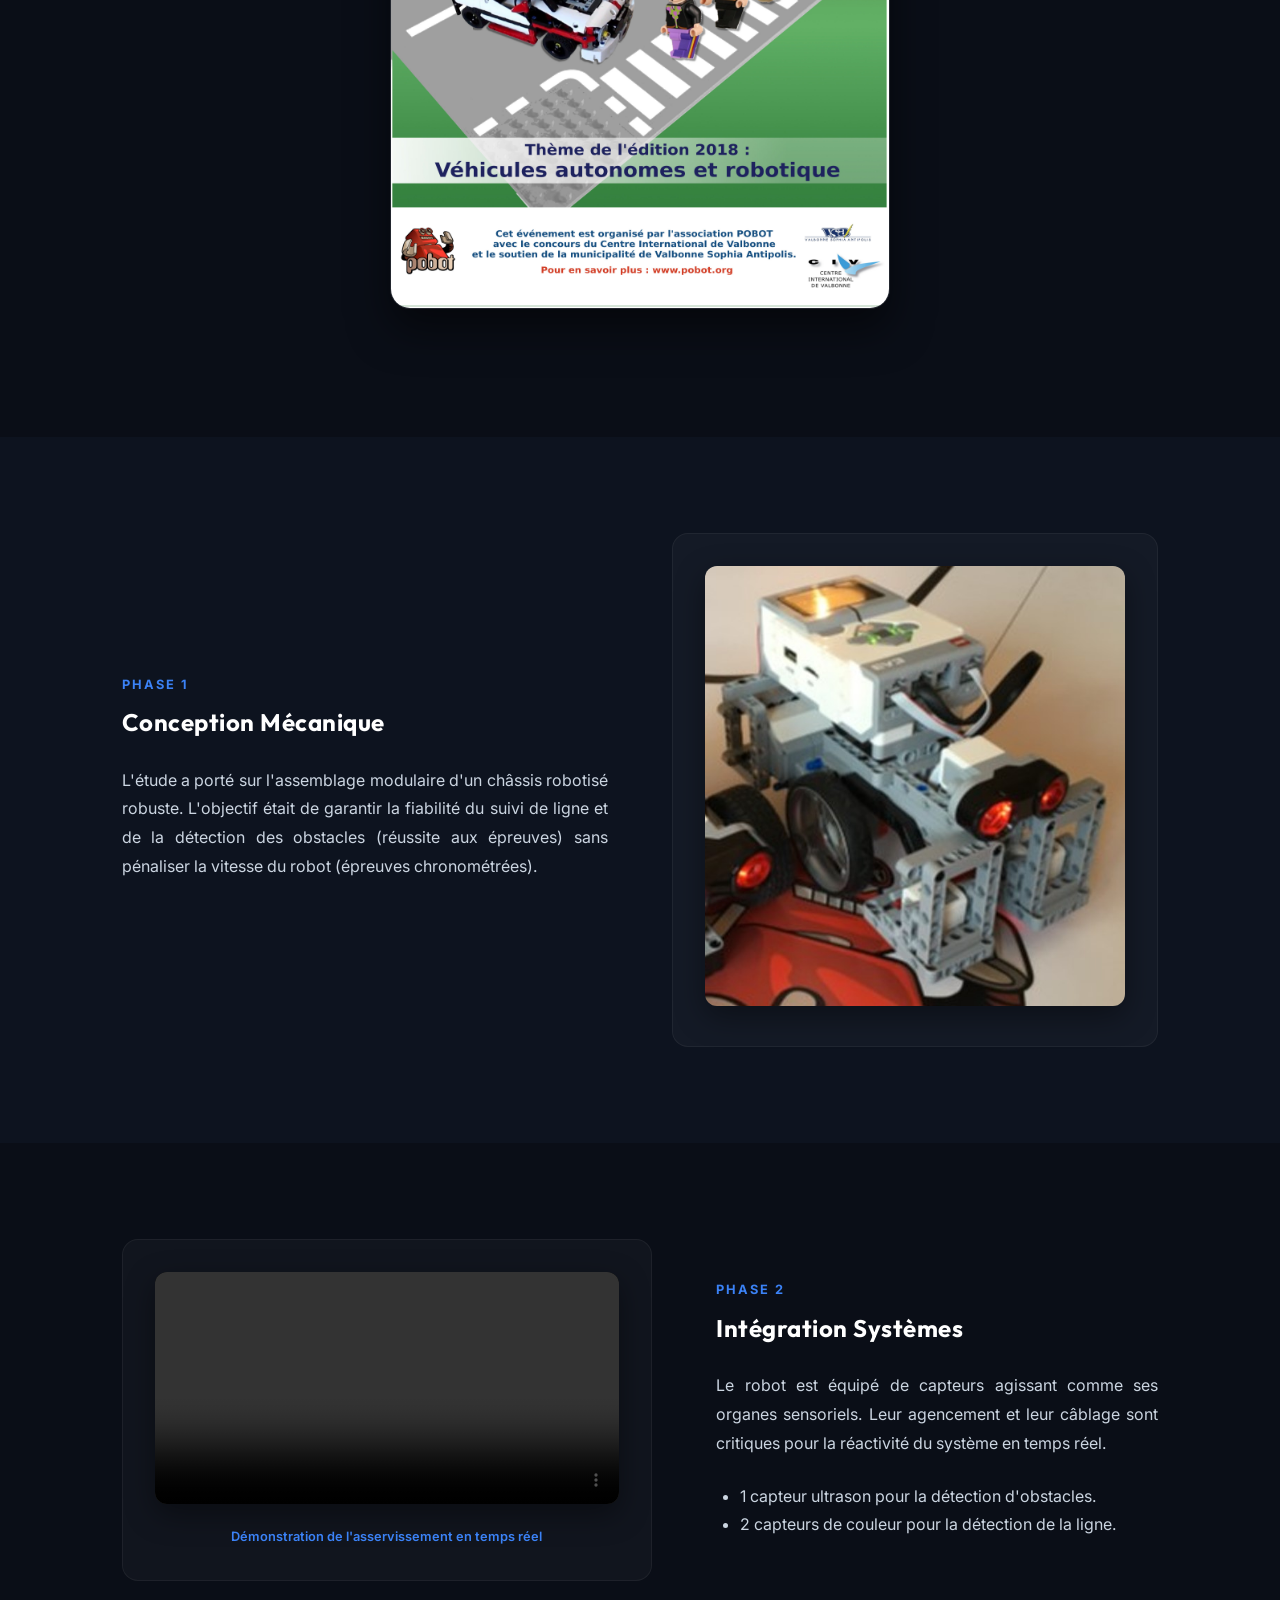
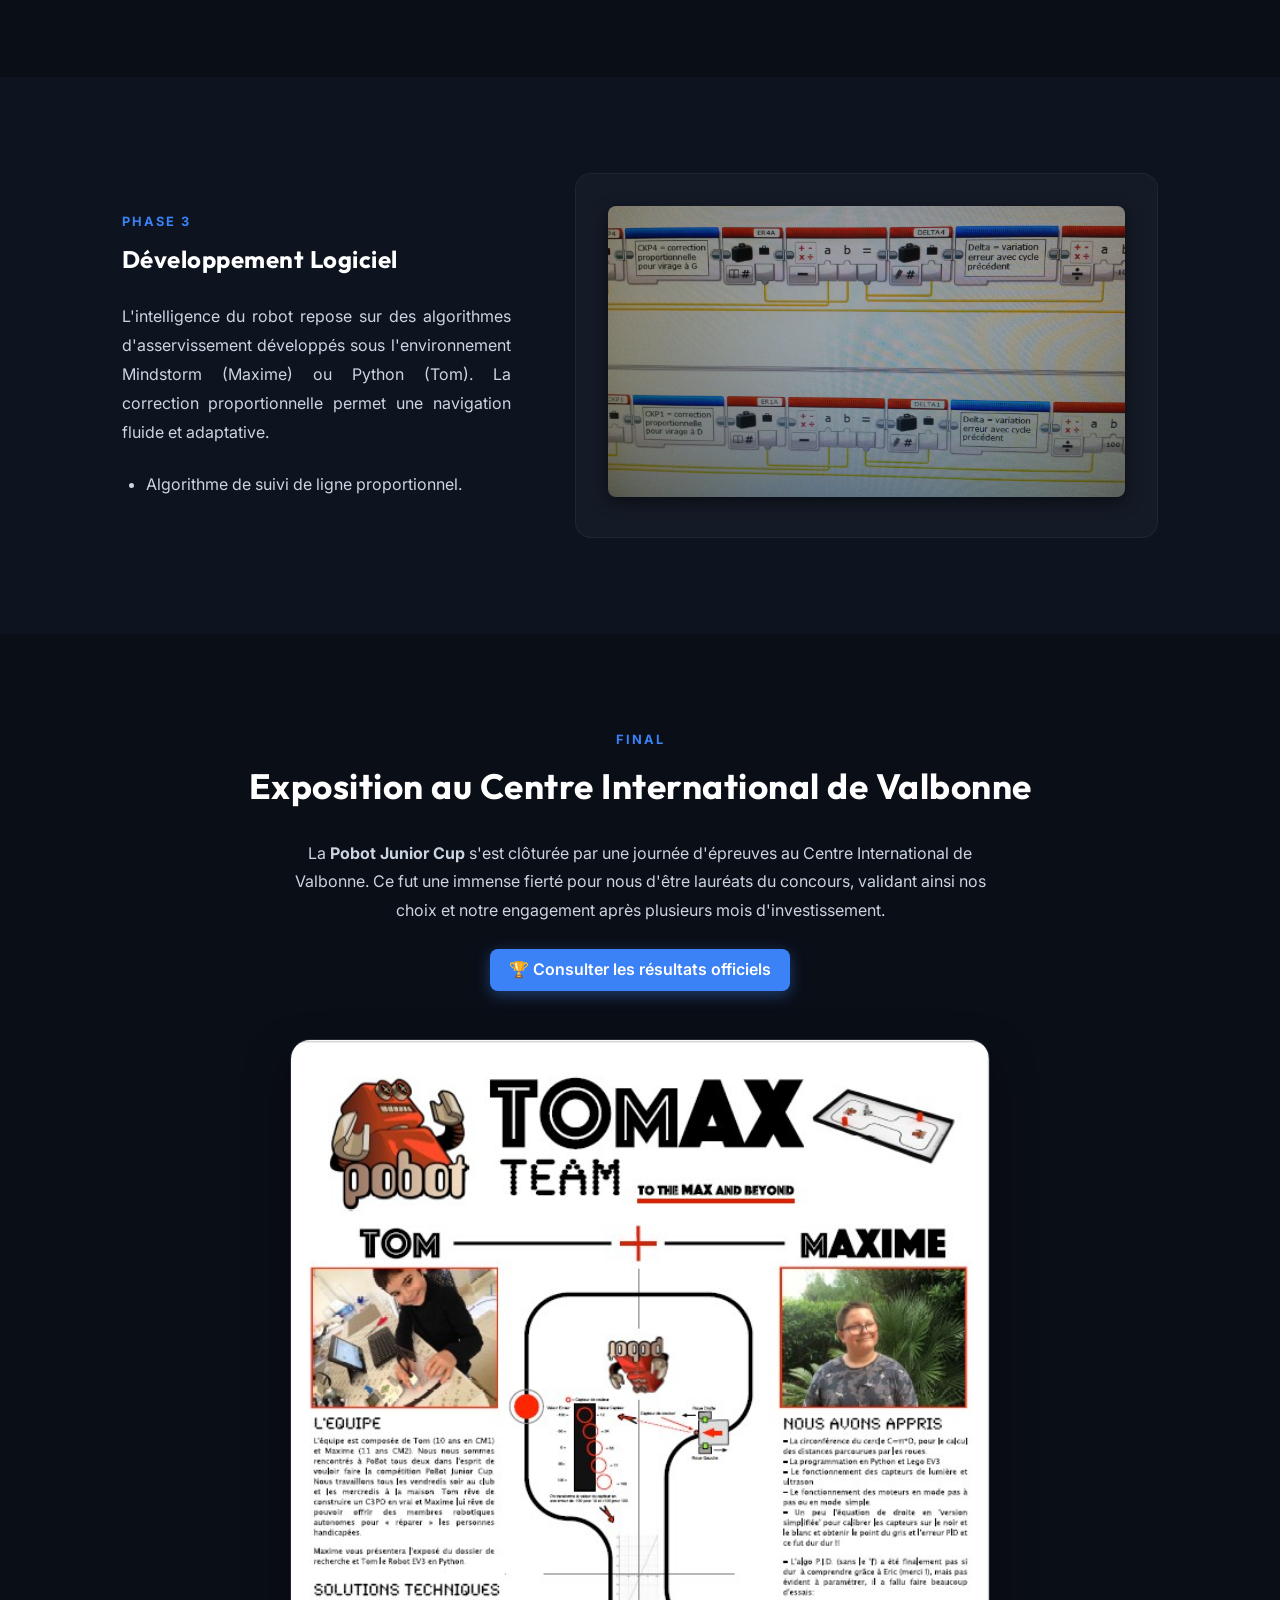
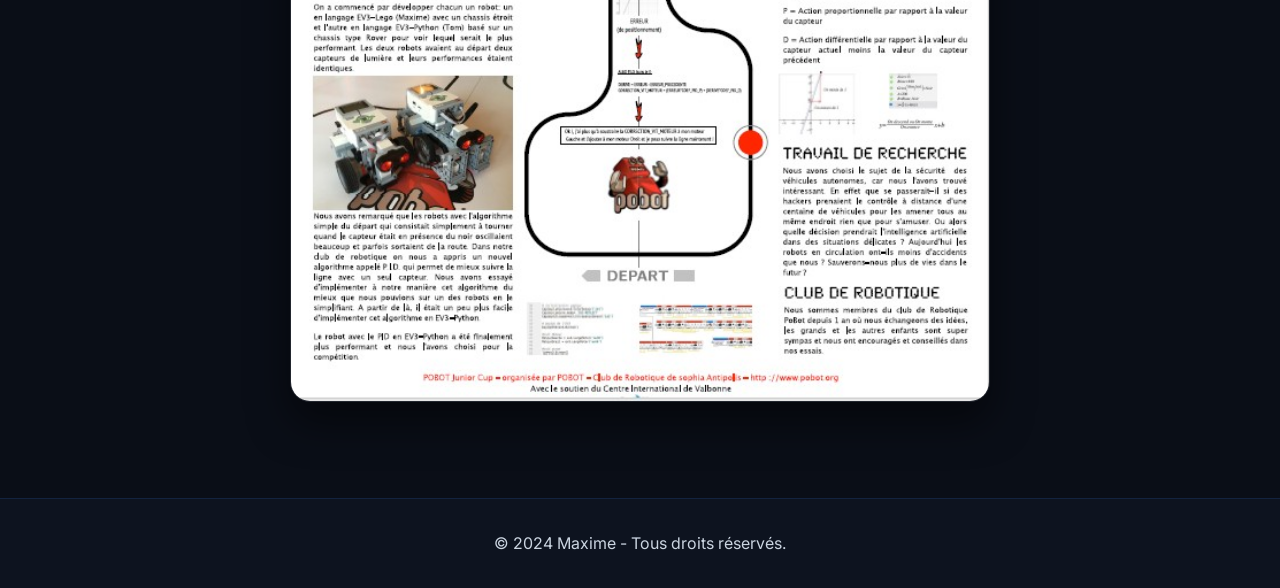
==== commit ac96a266: "Add files via upload" ====
--- a/pobot-junior-cup.html
+++ b/pobot-junior-cup.html
@@ -2,6 +2,9 @@
 <html lang="fr">
 
 <head>
+    <!-- Google tag (gtag.js) -->
+    <script async src="https://www.googletagmanager.com/gtag/js?id=G-RVKLGL0P6V"></script>
+    <script> window.dataLayer = window.dataLayer || []; function gtag() { dataLayer.push(arguments); } gtag('js', new Date()); gtag('config', 'G-RVKLGL0P6V'); </script>
     <meta charset="UTF-8">
     <meta name="viewport" content="width=device-width, initial-scale=1.0">
     <title>Pobot Junior Cup 2018 - Maxime</title>
